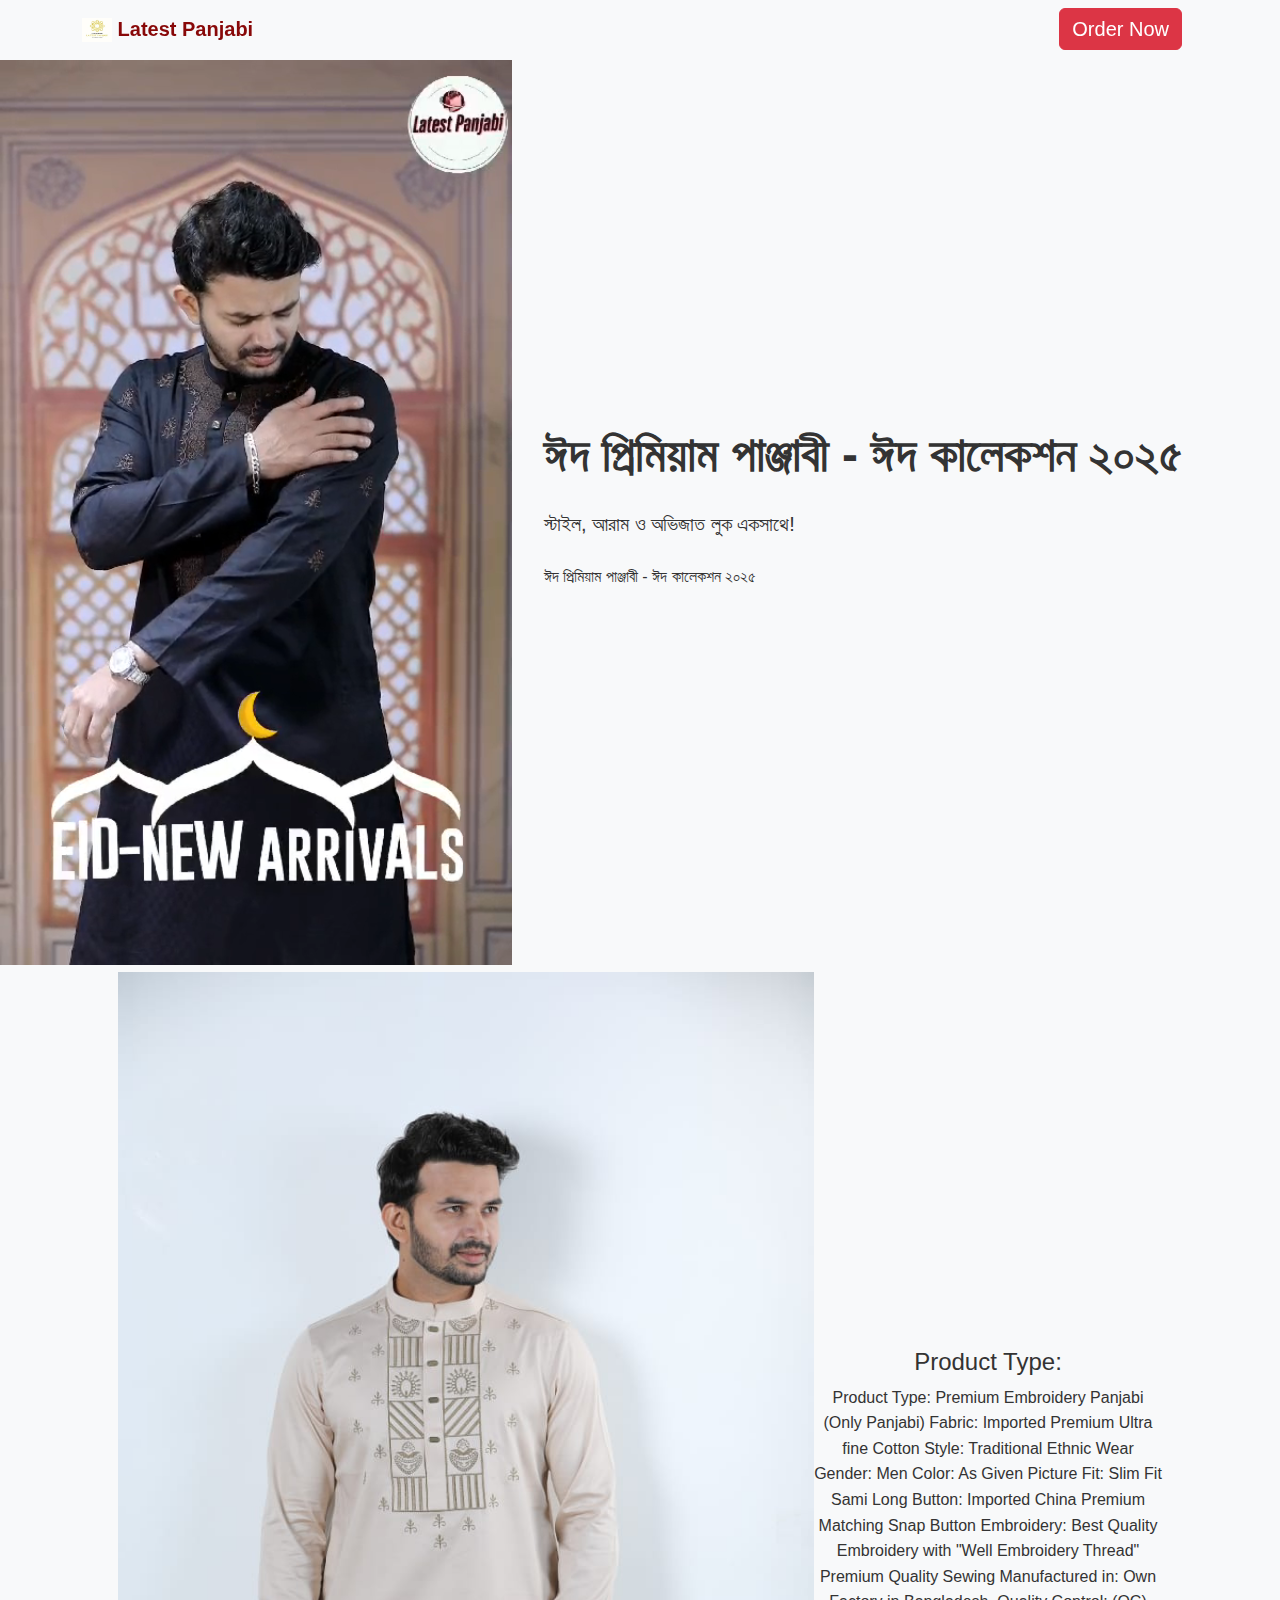
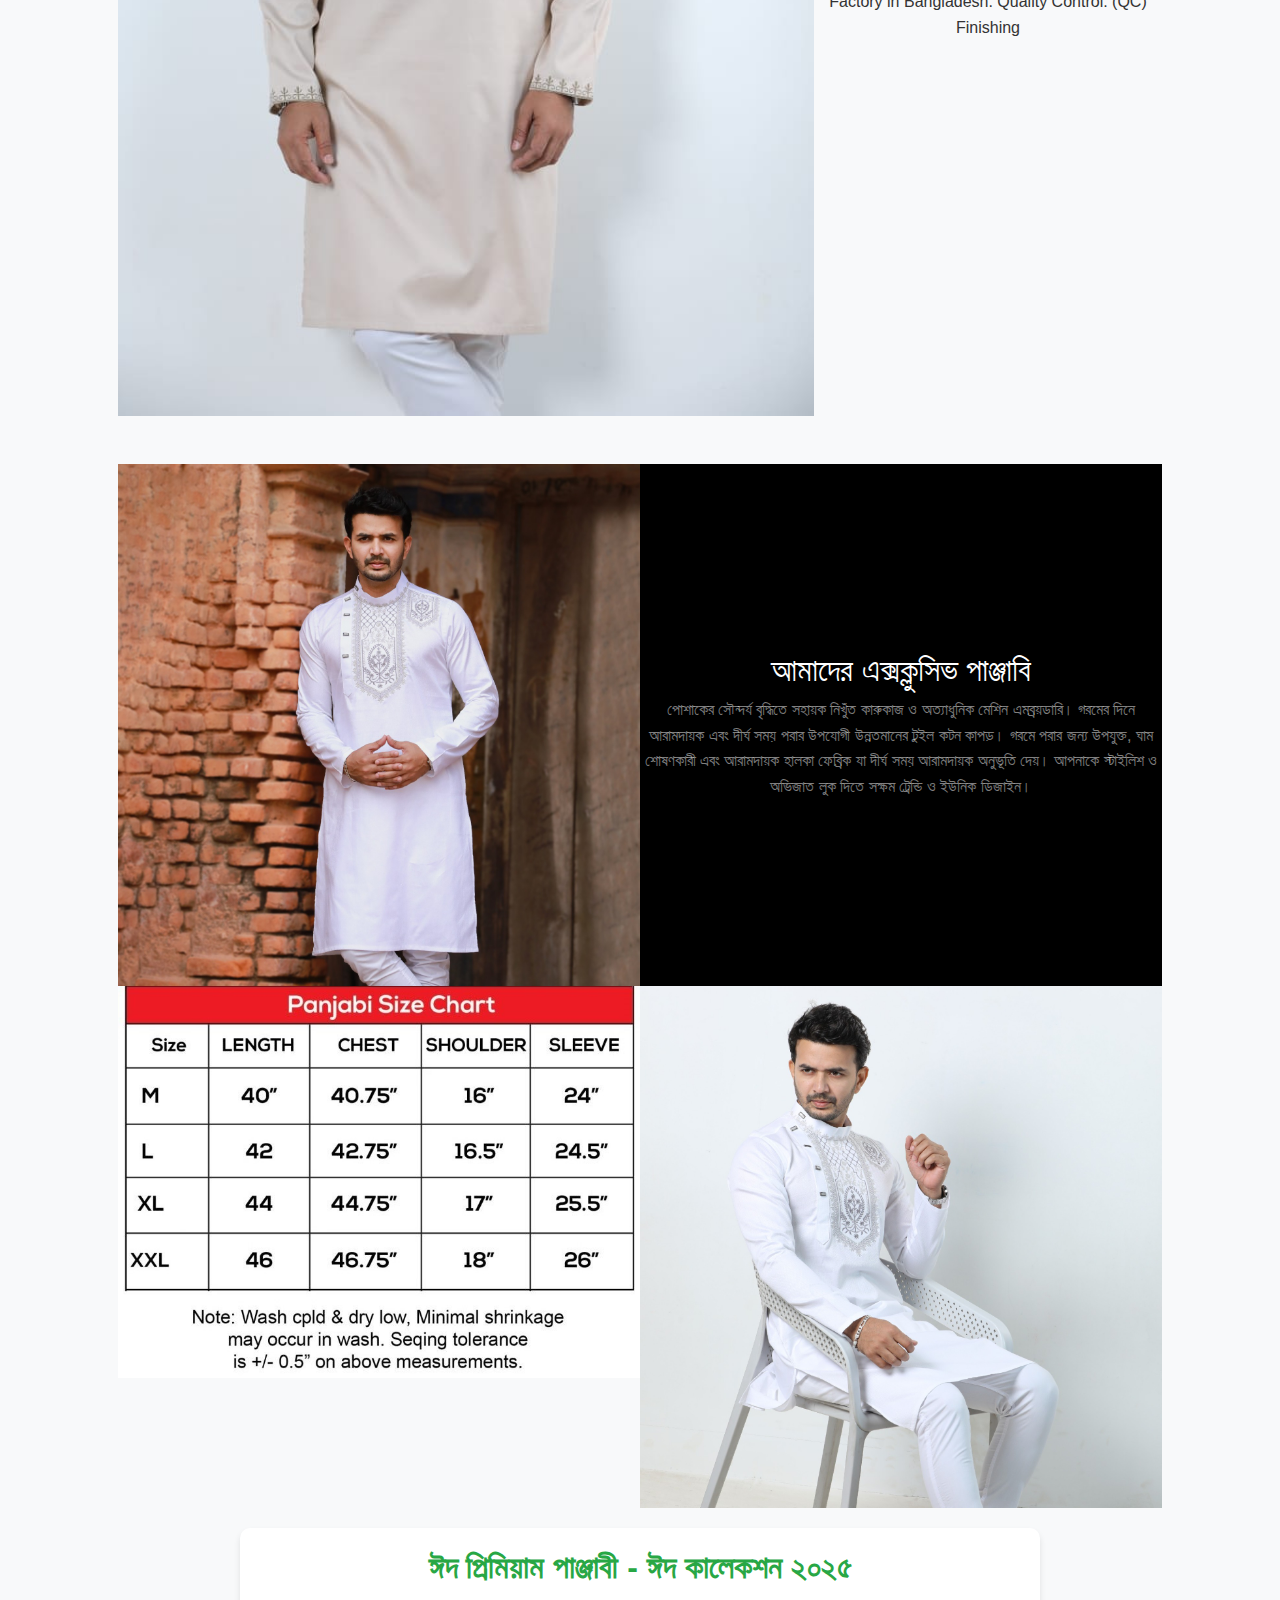
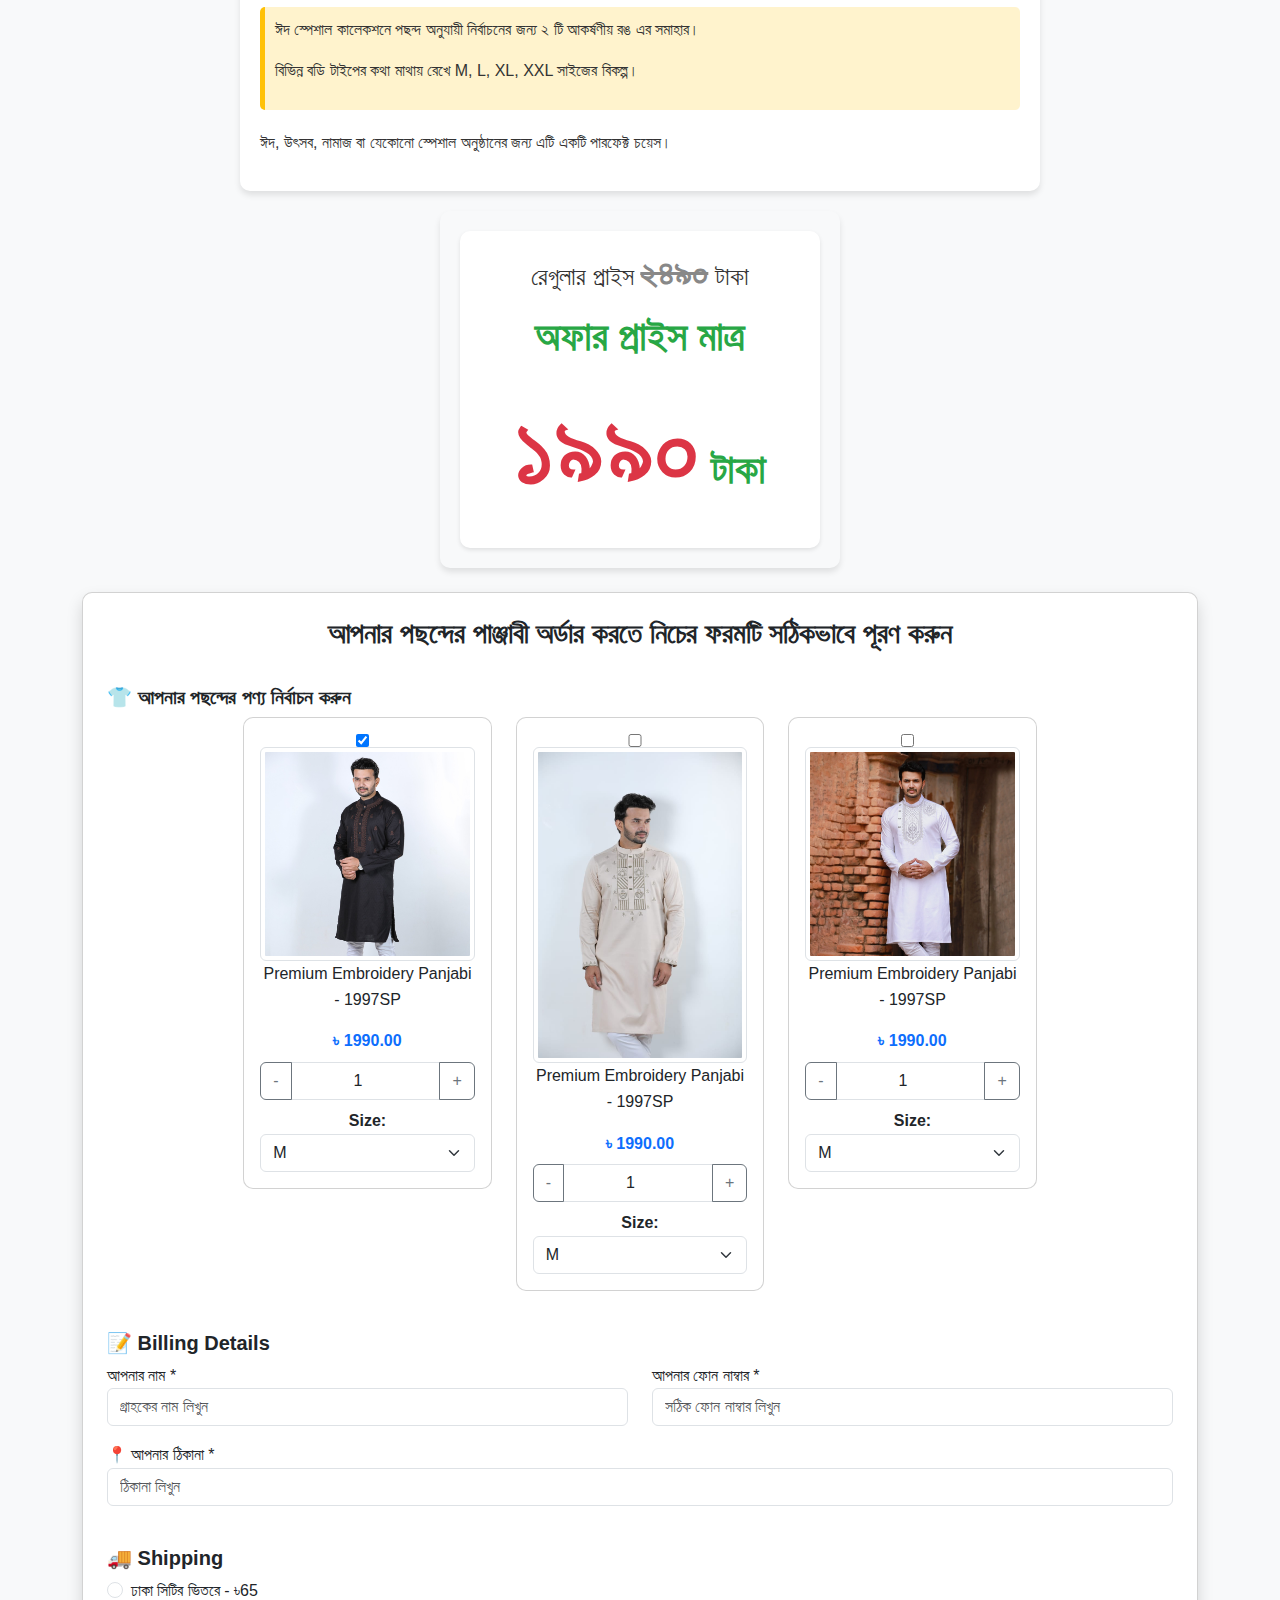
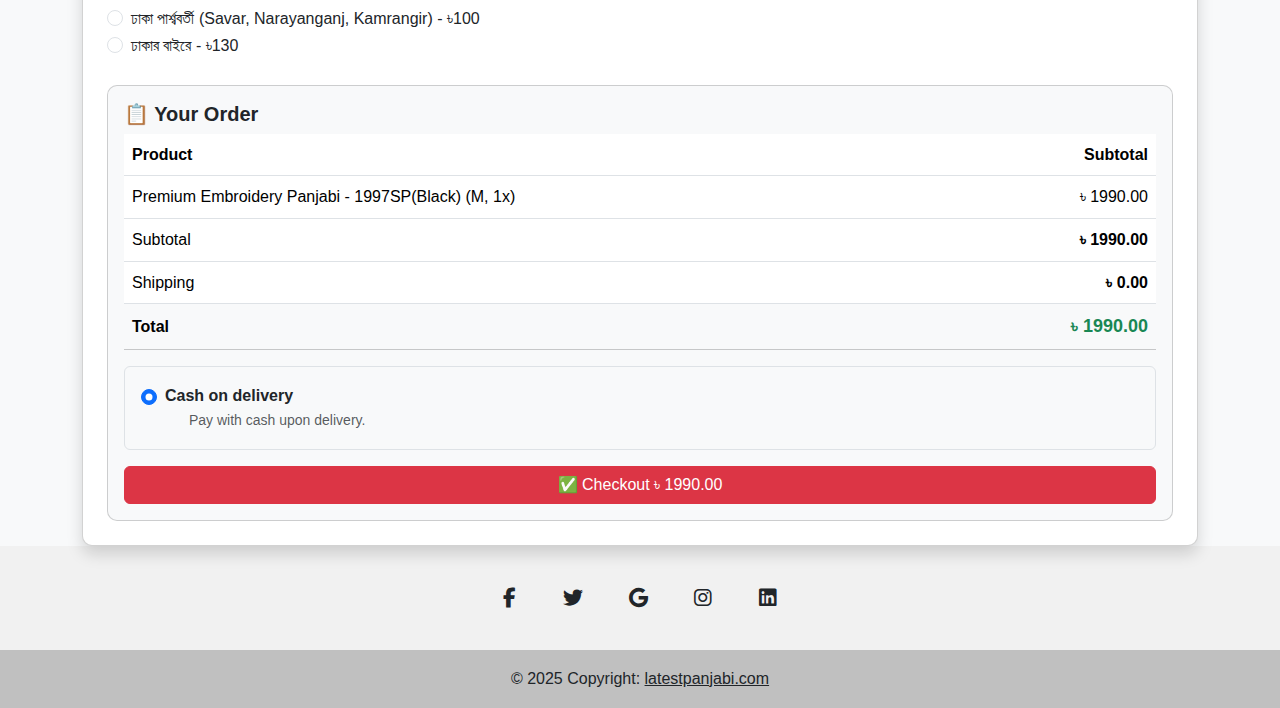
==== index.html @ 3ef85ddc "Update index.html" ====
<!DOCTYPE html>
<html lang="en">
<head>

    <link rel="stylesheet" href="styles.css">
<!-- Meta Pixel Code -->
    <link rel="icon" type="image/png" sizes="32x32" href="https://latestpanjabi.com/logo.jpg">
    <link rel="icon" type="image/png" sizes="32x32" href="https://latestpanjabi.com/logo.jpg">
    <meta name="viewport" content="width=device-width, initial-scale=1.0">
<meta name='og:title' content='Latest Panjabi'>
<meta name='og:type' content='movie'>
<meta name='og:url' content='http://latestpanjabi.com/your-video.mp4'>
<meta name='og:image' content='http://latestpanjabi.com/product4.jpg'>
<meta name='og:site_name' content='Latest Panjabi'>
<meta name='og:description' content='ঈদ প্রিমিয়াম পাঞ্জাবী - ঈদ কালেকশন ২০২৫'>
<script>
!function(f,b,e,v,n,t,s)
{if(f.fbq)return;n=f.fbq=function(){n.callMethod?
n.callMethod.apply(n,arguments):n.queue.push(arguments)};
if(!f._fbq)f._fbq=n;n.push=n;n.loaded=!0;n.version='2.0';
n.queue=[];t=b.createElement(e);t.async=!0;
t.src=v;s=b.getElementsByTagName(e)[0];
s.parentNode.insertBefore(t,s)}(window, document,'script',
'https://connect.facebook.net/en_US/fbevents.js');
fbq('init', '557084643369166');
fbq('track', 'PageView');
</script>
<noscript><img height="1" width="1" style="display:none"
src="https://www.facebook.com/tr?id=557084643369166&ev=PageView&noscript=1"
/></noscript>
<!-- End Meta Pixel Code -->


    <title>Latest Panjabi</title>
    <link href="https://cdn.jsdelivr.net/npm/bootstrap@5.1.3/dist/css/bootstrap.min.css" rel="stylesheet">
    <link rel="stylesheet" href="styles.css">
    <link rel="stylesheet" href="https://cdn.jsdelivr.net/npm/bootstrap-icons@1.11.3/font/bootstrap-icons.min.css">
    <link rel="stylesheet" href="https://cdnjs.cloudflare.com/ajax/libs/font-awesome/6.7.2/css/all.min.css">
    <style>

    </style>
</head>
<body>




    <header class="container-fluid px-0 ">

      <nav class="nav_color navbar navbar-expand-lg navbar-dark fixed-top ">
        <div class="container ">
            <a class="navbar-brand fw-bold"  style="color:#880808        ;" href="#section2"><img src="logo.jpg" alt="" width="30" height="24" class="d-inline-block align-text-top">  Latest Panjabi</a>
            <a type="link" class="btn btn-danger navbar-brand " href="#section2">Order Now</a>


        </div>
    </nav>
        <div class="row g-0 " style="margin-top: 60px;">
            <!-- Video Column -->
            <div class="col-12 col-md-6 video-container">
                <video autoplay muted loop playsinline class="w-100 h-100">
                    <source src="your-video.mp4" type="video/mp4">
                    Your browser does not support HTML5 video.
                </video>
            </div>

            <!-- Text Content Column -->
            <div class="col-12 col-md-6 content-wrapper bg-light">
                <h1 class="display-5 fw-bold mb-4">ঈদ প্রিমিয়াম পাঞ্জাবী - ঈদ কালেকশন ২০২৫</h1>
                <p class="lead mb-4">স্টাইল, আরাম ও অভিজাত লুক একসাথে!</p>
                <p>ঈদ প্রিমিয়াম পাঞ্জাবী - ঈদ কালেকশন ২০২৫</p>

            </div>
        </div>
    </header>
    <section class="projects-section bg-light" id="projects">
        <div class="container px-4 px-lg-5">
            <!-- Featured Project Row-->
            <div class="row gx-0 mb-4 mb-lg-5 align-items-center">
                <div class="col-xl-8 col-lg-7"><img class="img-fluid mb-3 mb-lg-0" src="IMG-20250312-WA0074.jpg" alt="..." /></div>
                <div class="col-xl-4 col-lg-5">
                    <div class="featured-text text-center text-lg-left">
                        <h4>Product Type:</h4>
                        <p class="text-black-10 mb-0"> Product Type: Premium Embroidery Panjabi (Only Panjabi)
         Fabric: Imported Premium Ultra fine Cotton
         Style:  Traditional Ethnic Wear
         Gender: Men 
         Color: As Given Picture
         Fit: Slim Fit Sami Long
         Button: Imported China Premium Matching Snap Button
         Embroidery: Best Quality Embroidery with "Well Embroidery Thread"
         Premium Quality Sewing
         Manufactured in:  Own Factory in Bangladesh.
         Quality Control: (QC) Finishing
                   </p>
                    </div>
                </div>
            </div>
            <!-- Project One Row-->
            <div class="row gx-0 mb-5 mb-lg-0 justify-content-center">
                <div class="col-lg-6"><img class="img-fluid" src="product4.jpg" alt="..." /></div>
                <div class="col-lg-6">
                    <div class="bg-black text-center h-100 project">
                        <div class="d-flex h-100">
                            <div class="project-text w-100 my-auto text-center text-lg-left">
                                <h2 class="text-white">আমাদের এক্সক্লুসিভ পাঞ্জাবি</h2>
                                <p class="mb-0 text-white-50">পোশাকের সৌন্দর্য বৃদ্ধিতে সহায়ক নিখুঁত কারুকাজ ও অত্যাধুনিক মেশিন এমব্রয়ডারি।

                                    গরমের দিনে আরামদায়ক এবং দীর্ঘ সময় পরার উপযোগী উন্নতমানের টুইল কটন কাপড়।

                                    গরমে পরার জন্য উপযুক্ত, ঘাম শোষণকারী এবং আরামদায়ক হালকা ফেব্রিক যা দীর্ঘ সময় আরামদায়ক অনুভূতি দেয়।

                                    আপনাকে স্টাইলিশ ও অভিজাত লুক দিতে সক্ষম ট্রেন্ডি ও ইউনিক ডিজাইন।</p>
                            </div>
                        </div>
                    </div>
                </div>
            </div>
            <!-- Project Two Row-->
            <div class="row gx-0 justify-content-center">
                <div class="col-lg-6 "><img class="img-fluid" src="size.jpg" alt="..." /></div>
                <div class="col-lg-6"><img class="img-fluid" src="product1.jpg" alt="..." /></div>

            </div>
        </div>
    </section>


<section>
    <div class="product-container">
        <h1 class="product-heading">ঈদ প্রিমিয়াম পাঞ্জাবী - ঈদ কালেকশন ২০২৫</h1>
            <div class="highlight">
                <p>ঈদ স্পেশাল কালেকশনে পছন্দ অনুযায়ী নির্বাচনের জন্য ২ টি আকর্ষণীয় রঙ এর সমাহার।</p>
                <p>বিভিন্ন বডি টাইপের কথা মাথায় রেখে M, L, XL, XXL সাইজের বিকল্প।</p>
            </div>
            <p>ঈদ, উৎসব, নামাজ বা যেকোনো স্পেশাল অনুষ্ঠানের জন্য এটি একটি পারফেক্ট চয়েস।</p>
        </div>
    </div>
</section>

<section class="section">
    <div class="price-container">
        <h4 >রেগুলার প্রাইস <span class="regular-price">২৪৯০</span> টাকা</h4>
        <div class="offer-price">অফার প্রাইস মাত্র <span>১৯৯০</span> টাকা</div>
    </div>




</section>

    <footer >
        <div class="container mt-4">

            <div class="card p-4 shadow">
                <h3 class="text-center text-Red fw-bold">আপনার পছন্দের পাঞ্জাবী অর্ডার করতে নিচের ফরমটি সঠিকভাবে পূরণ করুন
                </h3><br>

                <!-- Product Selection -->

                <div class="mb-4">
                    <h5 class="fw-bold">👕 আপনার পছন্দের পণ্য নির্বাচন করুন</h5>
                    <div class="row d-flex justify-content-center bd-highlight mb-3">







 <div class="col-md-3">
                            <label class="card p-3 product-card" >
                                <input type="checkbox"  value="1990" data-name="Premium Embroidery Panjabi - 1997SP(Black) ">
                                <img src="product3.jpg" class="img-thumbnail rounded" alt="Product 1">
                                <p>Premium Embroidery Panjabi - 1997SP</p>
                                <span class="fw-bold text-primary">৳ 1990.00</span>

                                <!-- Quantity Input -->
                                <div class="input-group mt-2">
                                    <button id="decrementButton" class="btn btn-outline-secondary" type="button" onclick="decrementQuantity(this)">-</button>
                                    <input type="number"  class="form-control text-center" name="quantity" value="1" min="1">
                                    <button id="incrementButton" class="btn btn-outline-secondary" type="button" onclick="incrementQuantity(this)">+</button>
                                </div>

                                <!-- Size Selection -->
                                <div class="mt-2">
                                    <label class="fw-bold">Size:</label>

                                    <select class="form-select product-size">
                                        <option value="M">M</option>
                                        <option value="L">L</option>
                                        <option value="XL">XL</option>
                                        <option value="XXL">XXL</option>
                                    </select>

                                </div>
                            </label>
                        </div>















                        <div class="col-md-3">
                            <label class="card p-3 product-card" >
                                <input type="checkbox"  value="1990" data-name="Premium Embroidery Panjabi - 1997SP(Black) ">
                                <img src="IMG-20250312-WA0074.jpg" class="img-thumbnail rounded" alt="Product 1">
                                <p>Premium Embroidery Panjabi - 1997SP</p>
                                <span class="fw-bold text-primary">৳ 1990.00</span>

                                <!-- Quantity Input -->
                                <div class="input-group mt-2">
                                    <button id="decrementButton" class="btn btn-outline-secondary" type="button" onclick="decrementQuantity(this)">-</button>
                                    <input type="number"  class="form-control text-center" name="quantity" value="1" min="1">
                                    <button id="incrementButton" class="btn btn-outline-secondary" type="button" onclick="incrementQuantity(this)">+</button>
                                </div>

                                <!-- Size Selection -->
                                <div class="mt-2">
                                    <label class="fw-bold">Size:</label>

                                    <select class="form-select product-size">
                                        <option value="M">M</option>
                                        <option value="L">L</option>
                                        <option value="XL">XL</option>
                                        
                                    </select>

                                </div>
                            </label>
                        </div>












                        <div class="col-md-3">
                            <label class="card p-3 product-card" >
                                <input type="checkbox"  value="1990" data-name="Premium Embroidery Panjabi - 1997SP(White) ">
                                <img src="product4.jpg" class="img-thumbnail rounded" alt="Product 1">
                                <p>Premium Embroidery Panjabi - 1997SP</p>
                                <span class="fw-bold text-primary">৳ 1990.00</span>

                                <!-- Quantity Input -->
                                <div class="input-group mt-2">
                                    <button id="decrementButton" class="btn btn-outline-secondary" type="button" onclick="decrementQuantity(this)">-</button>
                                    <input type="number"  class="form-control text-center" name="quantity" value="1" min="1">
                                    <button id="incrementButton" class="btn btn-outline-secondary" type="button" onclick="incrementQuantity(this)">+</button>
                                </div>

                                <!-- Size Selection -->
                                <div class="mt-2">
                                    <label class="fw-bold">Size:</label>

                                    <select class="form-select product-size">
                                        <option value="M">M</option>
                                        <option value="L">L</option>
                                        <option value="XL">XL</option>
                                        <option value="XXL">XXL</option>
                                    </select>

                                </div>
                            </label>
                        </div>

                    </div>
                </div>









                <!-- Billing Details -->
                <div class="mb-4"  id="section2">
                    <h5 class="fw-bold">📝 Billing Details</h5>
                    <div class="row">
                        <div class="col-md-6 mb-3">
                            <label>আপনার নাম *</label>
                            <input type="text" name="entry.1664500996" class="form-control" id="customerName" placeholder="গ্রাহকের নাম লিখুন" required>
                        </div>
                        <div class="col-md-6 mb-3">
                            <label>আপনার ফোন নাম্বার *</label>
                            <input type="text" class="form-control" id="phoneNumber" placeholder="সঠিক ফোন নাম্বার লিখুন" required>
                        </div>
                    </div>
                    <label>📍 আপনার ঠিকানা *</label>
                    <input type="text" class="form-control mb-3" id="address" placeholder="ঠিকানা লিখুন" required>




                </div>

                <!-- Shipping -->
                <div class="mb-4">
                    <h5 class="fw-bold">🚚 Shipping</h5>
                    <div class="form-check">
                        <input type="radio" class="form-check-input" name="shipping" value="65">
                        <label class="form-check-label">ঢাকা সিটির ভিতরে - ৳65</label>
                    </div>
                    <div class="form-check">
                        <input type="radio" class="form-check-input" name="shipping" value="100">
                        <label class="form-check-label">ঢাকা পার্শ্ববর্তী (Savar, Narayanganj, Kamrangir) - ৳100</label>
                    </div>
                    <div class="form-check">
                        <input type="radio" class="form-check-input" name="shipping" value="130">
                        <label class="form-check-label">ঢাকার বাইরে - ৳130</label>
                    </div>
                </div>

                <!-- Order Summary -->
                <div class="card p-3 bg-light">
                    <form action="https://docs.google.com/forms/d/e/1FAIpQLSceMUCseu5n38o3pTX1NJ7G1-FdVQ8E4ZPAjveBCrppgydPnw/formResponse"
                    target="_self"
                    id="bootstrapForm"
                    method="POST"> 
                    <h5 class="fw-bold">📋 Your Order</h5>
                    <table class="table">
                        <thead>
                            <tr>
                                <th>Product</th>
                                <th class="text-end">Subtotal</th>
                            </tr>
                        </thead>
                        <tbody id="orderSummaryBody">
                            <!-- Dynamically populated -->
                        </tbody>
                        <tfoot>
                            <tr>
                                <td>Subtotal</td>
                                <td class="text-end fw-bold">৳ <span id="subtotal">0.00</span></td>
                            </tr>
                            <tr>
                                <td>Shipping</td>
                                <td class="text-end fw-bold">৳ <span id="shippingCost">0.00</span></td>
                            </tr>
                            <tr class="table-light">
                                <td><strong>Total</strong></td>
                                <td class="text-end text-success fw-bold">৳ <span id="totalPrice">0.00</span></td>
                            </tr>
                        </tfoot>
                    </table>

                    <div class="payment-method mt-3 p-3 bg-light border rounded">
                        <div class="form-check">
                            <input type="radio" id="cod" name="entry.1396526173" class="form-check-input" checked>
                            <label for="cod" class="form-check-label fw-bold text-dark">Cash on delivery</label>
                            <p class="text-muted small ms-4">Pay with cash upon delivery.</p>
                        </div>
                    </div>


                    <button type="button" id="placeOrder" class="btn btn-danger w-100 mt-3">
                        ✅ Checkout ৳ <span id="finalPrice">0.00</span>
                    </button>

                    </form>
                </div>
            </div>

        </div>

        <!-- Add this modal at the bottom of your HTML (before scripts) -->
        <div class="modal fade" id="errorModal" tabindex="-1">
            <div class="modal-dialog">
              <div class="modal-content">
                <div class="modal-header bg-danger text-white">
                  <h5 class="modal-title">🚨 Order Error</h5>
                  <button type="button" class="btn-close" data-bs-dismiss="modal"></button>
                </div>
                <div class="modal-body">
                  <p id="errorMessage" class="fw-bold"></p>
                </div>
                <div class="modal-footer">
                  <button type="button" class="btn btn-secondary" data-bs-dismiss="modal">Close</button>
                </div>
              </div>
            </div>
          </div>
    </footer>

        <div id="myNewPopup" class="popup">
            <div class="popup-content">
                <span class="close">&times;</span> <!-- Close button -->
                <h4>New Popup Title</h4>

            </div>
        </div>


<!-- Contact-->
<footer class="text-center text-white" style="background-color: #f1f1f1;">
    <!-- Grid container -->
    <div class="container pt-4">
      <!-- Section: Social media -->
      <section class="mb-4">
        <!-- Facebook -->
        <a
          class="btn btn-link btn-floating btn-lg text-dark m-1"
          href="#!"
          role="button"
          data-mdb-ripple-color="dark"
          ><i class="fab fa-facebook-f"></i
        ></a>

        <!-- Twitter -->
        <a
          class="btn btn-link btn-floating btn-lg text-dark m-1"
          href="#!"
          role="button"
          data-mdb-ripple-color="dark"
          ><i class="fab fa-twitter"></i
        ></a>

        <!-- Google -->
        <a
          class="btn btn-link btn-floating btn-lg text-dark m-1"
          href="#!"
          role="button"
          data-mdb-ripple-color="dark"
          ><i class="fab fa-google"></i
        ></a>

        <!-- Instagram -->
        <a
          class="btn btn-link btn-floating btn-lg text-dark m-1"
          href="#!"
          role="button"
          data-mdb-ripple-color="dark"
          ><i class="fab fa-instagram"></i
        ></a>

        <!-- Linkedin -->
        <a
          class="btn btn-link btn-floating btn-lg text-dark m-1"
          href="#!"
          role="button"
          data-mdb-ripple-color="dark"
          ><i class="fab fa-linkedin"></i
        ></a>
        <!-- Github -->

      </section>
      <!-- Section: Social media -->
    </div>
    <!-- Grid container -->

    <!-- Copyright -->
    <div class="text-center text-dark p-3" style="background-color: rgba(0, 0, 0, 0.2);">
      © 2025 Copyright:
      <a class="text-dark" href="https://latestpanjabi.com/">latestpanjabi.com</a>
    </div>
    <!-- Copyright -->
  </footer>









<script src="1.js"></script>
    <script src="https://cdn.jsdelivr.net/npm/bootstrap@5.1.3/dist/js/bootstrap.bundle.min.js"></script>
</body>
</html>
---- styles.css ----
html {
    scroll-behavior: smooth;
  }
.video-container {
    position: relative;
    overflow: hidden;
    min-height: 400px; /* Adjust height as needed */
}

.video-container video {
    width: 100%;
    height: 100%;
    object-fit: cover;
}

.content-wrapper {
    padding: 2rem;
    display: flex;
    flex-direction: column;
    justify-content: center;
}

@media (min-width: 768px) {
    .video-container {
        width: 40%; /* Video takes 50% width on PC */
        height: 50%;
    }

    .content-wrapper {
        width: 60%; /* Text takes 50% width on PC */
    }
}

@media (max-width: 767.98px) {
    .video-container {
        width: 100%; /* Full width on mobile */
        height: 700px; /* Fixed height for mobile */
    }
}
.nav_color
{
  backdrop-filter: blur(4px);
}

/* Apply Poppins Font */
body {
    font-family: 'Poppins', sans-serif;
    background-color: #f8f9fa;
}

.card {
    border-radius: 10px;
}

h3, h5 {
    font-weight: 600;
}

.product-card {
    cursor: pointer;
    text-align: center;
    transition: 0.3s;
}

.product-card:hover {
    background-color: #f1f1f1;
}

.product-card img {
    width: 100%;
    height: auto;
    border-radius: 8px;
}

.btn-outline-secondary input {
    display: none;
}

.btn-outline-secondary:has(input:checked) {
    background-color: #dc3545;
    color: white;
}

/* Cash on Delivery Section */
.payment-method {
    background-color: #f8f9fa;
    border: 1px solid #e0e0e0;
    border-radius: 8px;
}

.payment-method .form-check-input {
    margin-top: 6px;
}

.payment-method .form-check-label {
    font-size: 16px;
}

.payment-method p {
    font-size: 14px;
    margin: 0;
    color: #6c757d;
}
/* Regular price with discount styling */
.text-decoration-line-through {
    font-size: 14px;
    color: #999;
}

.text-danger {
    font-size: 16px;
}

.text-success {
    font-size: 18px;
}
/* Discount Pricing Styling */
.text-decoration-line-through {
    font-size: 14px;
    color: #999;
}

.text-danger {
    font-size: 16px;
}

.text-success {
    font-size: 18px;
    font-weight: bold;
}
/* Regular price with discount styling */
.text-decoration-line-through {
    font-size: 14px;
    color: #999;
}

.text-danger {
    font-size: 18px;
    font-weight: bold;
}

.text-success {
    font-size: 18px;
    font-weight: bold;
}

/* Badge styling for 25% OFF */
.badge.bg-success {
    font-size: 14px;
    padding: 5px 8px;
    border-radius: 5px;
}
.product-card {
    cursor: pointer;
}
.product-card input[type="checkbox"] {
    margin-right: 10px;
}




.tg  {border-collapse:collapse;border-spacing:0;}
.tg td{border-color:black;border-style:solid;border-width:1px;font-family:Arial, sans-serif;font-size:14px;
  overflow:hidden;padding:10px 5px;word-break:normal;}
.tg th{border-color:black;border-style:solid;border-width:1px;font-family:Arial, sans-serif;font-size:14px;
  font-weight:normal;overflow:hidden;padding:10px 5px;word-break:normal;}
.tg .tg-0lax{text-align:left;vertical-align:top}





.section {
    font-family: 'Arial', sans-serif;
    background-color: #f8f9fa;
    padding: 20px;
    border-radius: 10px;
    box-shadow: 0 4px 6px rgba(0, 0, 0, 0.1);
    max-width: 400px;
    margin: 20px auto;
    text-align: center;
}

/* Styling for the price container */
.price-container {
    background-color: #ffffff;
    padding: 20px;
    border-radius: 10px;
    box-shadow: 0 2px 4px rgba(0, 0, 0, 0.1);
}

/* Styling for the regular price */
.regular-price {
    text-decoration: line-through;
    color: #888;
    font-size: 1.5em;
    font-weight: bold;
}

/* Styling for the offer price */
.offer-price {
    color: #28a745;
    font-size: 2.5em;
    font-weight: bold;
    margin-top: 10px;
}

.offer-price span {
    color: #dc3545;
    font-size: 2.5em;
    font-weight: bold;
}

/* Hover effect for the offer price */
.offer-price:hover {
    transform: scale(1.05);
    transition: transform 0.3s ease;
}

/* Responsive design */
@media (max-width: 480px) {
    section {
        padding: 10px;
    }
    .price-container {
        padding: 15px;
    }
    .regular-price {
        font-size: 1em;
    }
    .offer-price {
        font-size: 1.2em;
    }
}


body {
    font-family: 'Arial', sans-serif;
    background-color: #f8f9fa;
    color: #333;
    line-height: 1.6;
    margin: 0;
    padding: 0;
}

/* Container for the content */
.product-container {
    max-width: 800px;
    margin: 20px auto;
    padding: 20px;
    background-color: #ffffff;
    border-radius: 10px;
    box-shadow: 0 4px 6px rgba(0, 0, 0, 0.1);
}

/* Heading */
.product-heading {
    font-size: 2em;
    font-weight: bold;
    color: #28a745;
    text-align: center;
    margin-bottom: 20px;
}

/* Description styling */
.product-description {
    font-size: 1.1em;
    text-align: justify;
}

.product-description p {
    margin-bottom: 15px;
}

.product-description strong {
    color: #dc3545;
}

/* Highlighted features */
.highlight {
    background-color: #fff3cd;
    padding: 10px;
    border-left: 5px solid #ffc107;
    margin: 20px 0;
    border-radius: 5px;
}

/* Responsive design */
@media (max-width: 768px) {
    .product-heading {
        font-size: 1.5em;
    }
    .product-description {
        font-size: 1em;
    }
}

.popup {
    display: none; /* Hidden by default */
    position: fixed;
    left: 0;
    top: 0;
    width: 100%;
    height: 100%;
    background-color: rgba(0, 0, 0, 0.5); /* Semi-transparent background */
    justify-content: center; /* Center horizontally */
    align-items: center; /* Center vertically */
    text-align: center; /* Center text inside the popup */
}

.popup-content {
    background-color: white;
    padding: 20px;
    border-radius: 5px;
    width: 300px; /* Fixed width for the popup */
    position: relative; /* For positioning the close button */
}

.close {
    position: absolute; /* Position the close button */
    top: 10px;
    right: 10px;
    cursor: pointer;
    font-size: 1.5rem;
}

.close:hover {
    color: #ff0000; /* Red color on hover */
}
.contact-section{
padding-top: 5rem;
}
.footer {
    padding: 5rem 0;
}
.contact-section .social {
    margin-top: 5rem;
}
---- styles.css ----
html {
    scroll-behavior: smooth;
  }
.video-container {
    position: relative;
    overflow: hidden;
    min-height: 400px; /* Adjust height as needed */
}

.video-container video {
    width: 100%;
    height: 100%;
    object-fit: cover;
}

.content-wrapper {
    padding: 2rem;
    display: flex;
    flex-direction: column;
    justify-content: center;
}

@media (min-width: 768px) {
    .video-container {
        width: 40%; /* Video takes 50% width on PC */
        height: 50%;
    }

    .content-wrapper {
        width: 60%; /* Text takes 50% width on PC */
    }
}

@media (max-width: 767.98px) {
    .video-container {
        width: 100%; /* Full width on mobile */
        height: 700px; /* Fixed height for mobile */
    }
}
.nav_color
{
  backdrop-filter: blur(4px);
}

/* Apply Poppins Font */
body {
    font-family: 'Poppins', sans-serif;
    background-color: #f8f9fa;
}

.card {
    border-radius: 10px;
}

h3, h5 {
    font-weight: 600;
}

.product-card {
    cursor: pointer;
    text-align: center;
    transition: 0.3s;
}

.product-card:hover {
    background-color: #f1f1f1;
}

.product-card img {
    width: 100%;
    height: auto;
    border-radius: 8px;
}

.btn-outline-secondary input {
    display: none;
}

.btn-outline-secondary:has(input:checked) {
    background-color: #dc3545;
    color: white;
}

/* Cash on Delivery Section */
.payment-method {
    background-color: #f8f9fa;
    border: 1px solid #e0e0e0;
    border-radius: 8px;
}

.payment-method .form-check-input {
    margin-top: 6px;
}

.payment-method .form-check-label {
    font-size: 16px;
}

.payment-method p {
    font-size: 14px;
    margin: 0;
    color: #6c757d;
}
/* Regular price with discount styling */
.text-decoration-line-through {
    font-size: 14px;
    color: #999;
}

.text-danger {
    font-size: 16px;
}

.text-success {
    font-size: 18px;
}
/* Discount Pricing Styling */
.text-decoration-line-through {
    font-size: 14px;
    color: #999;
}

.text-danger {
    font-size: 16px;
}

.text-success {
    font-size: 18px;
    font-weight: bold;
}
/* Regular price with discount styling */
.text-decoration-line-through {
    font-size: 14px;
    color: #999;
}

.text-danger {
    font-size: 18px;
    font-weight: bold;
}

.text-success {
    font-size: 18px;
    font-weight: bold;
}

/* Badge styling for 25% OFF */
.badge.bg-success {
    font-size: 14px;
    padding: 5px 8px;
    border-radius: 5px;
}
.product-card {
    cursor: pointer;
}
.product-card input[type="checkbox"] {
    margin-right: 10px;
}




.tg  {border-collapse:collapse;border-spacing:0;}
.tg td{border-color:black;border-style:solid;border-width:1px;font-family:Arial, sans-serif;font-size:14px;
  overflow:hidden;padding:10px 5px;word-break:normal;}
.tg th{border-color:black;border-style:solid;border-width:1px;font-family:Arial, sans-serif;font-size:14px;
  font-weight:normal;overflow:hidden;padding:10px 5px;word-break:normal;}
.tg .tg-0lax{text-align:left;vertical-align:top}





.section {
    font-family: 'Arial', sans-serif;
    background-color: #f8f9fa;
    padding: 20px;
    border-radius: 10px;
    box-shadow: 0 4px 6px rgba(0, 0, 0, 0.1);
    max-width: 400px;
    margin: 20px auto;
    text-align: center;
}

/* Styling for the price container */
.price-container {
    background-color: #ffffff;
    padding: 20px;
    border-radius: 10px;
    box-shadow: 0 2px 4px rgba(0, 0, 0, 0.1);
}

/* Styling for the regular price */
.regular-price {
    text-decoration: line-through;
    color: #888;
    font-size: 1.5em;
    font-weight: bold;
}

/* Styling for the offer price */
.offer-price {
    color: #28a745;
    font-size: 2.5em;
    font-weight: bold;
    margin-top: 10px;
}

.offer-price span {
    color: #dc3545;
    font-size: 2.5em;
    font-weight: bold;
}

/* Hover effect for the offer price */
.offer-price:hover {
    transform: scale(1.05);
    transition: transform 0.3s ease;
}

/* Responsive design */
@media (max-width: 480px) {
    section {
        padding: 10px;
    }
    .price-container {
        padding: 15px;
    }
    .regular-price {
        font-size: 1em;
    }
    .offer-price {
        font-size: 1.2em;
    }
}


body {
    font-family: 'Arial', sans-serif;
    background-color: #f8f9fa;
    color: #333;
    line-height: 1.6;
    margin: 0;
    padding: 0;
}

/* Container for the content */
.product-container {
    max-width: 800px;
    margin: 20px auto;
    padding: 20px;
    background-color: #ffffff;
    border-radius: 10px;
    box-shadow: 0 4px 6px rgba(0, 0, 0, 0.1);
}

/* Heading */
.product-heading {
    font-size: 2em;
    font-weight: bold;
    color: #28a745;
    text-align: center;
    margin-bottom: 20px;
}

/* Description styling */
.product-description {
    font-size: 1.1em;
    text-align: justify;
}

.product-description p {
    margin-bottom: 15px;
}

.product-description strong {
    color: #dc3545;
}

/* Highlighted features */
.highlight {
    background-color: #fff3cd;
    padding: 10px;
    border-left: 5px solid #ffc107;
    margin: 20px 0;
    border-radius: 5px;
}

/* Responsive design */
@media (max-width: 768px) {
    .product-heading {
        font-size: 1.5em;
    }
    .product-description {
        font-size: 1em;
    }
}

.popup {
    display: none; /* Hidden by default */
    position: fixed;
    left: 0;
    top: 0;
    width: 100%;
    height: 100%;
    background-color: rgba(0, 0, 0, 0.5); /* Semi-transparent background */
    justify-content: center; /* Center horizontally */
    align-items: center; /* Center vertically */
    text-align: center; /* Center text inside the popup */
}

.popup-content {
    background-color: white;
    padding: 20px;
    border-radius: 5px;
    width: 300px; /* Fixed width for the popup */
    position: relative; /* For positioning the close button */
}

.close {
    position: absolute; /* Position the close button */
    top: 10px;
    right: 10px;
    cursor: pointer;
    font-size: 1.5rem;
}

.close:hover {
    color: #ff0000; /* Red color on hover */
}
.contact-section{
padding-top: 5rem;
}
.footer {
    padding: 5rem 0;
}
.contact-section .social {
    margin-top: 5rem;
}
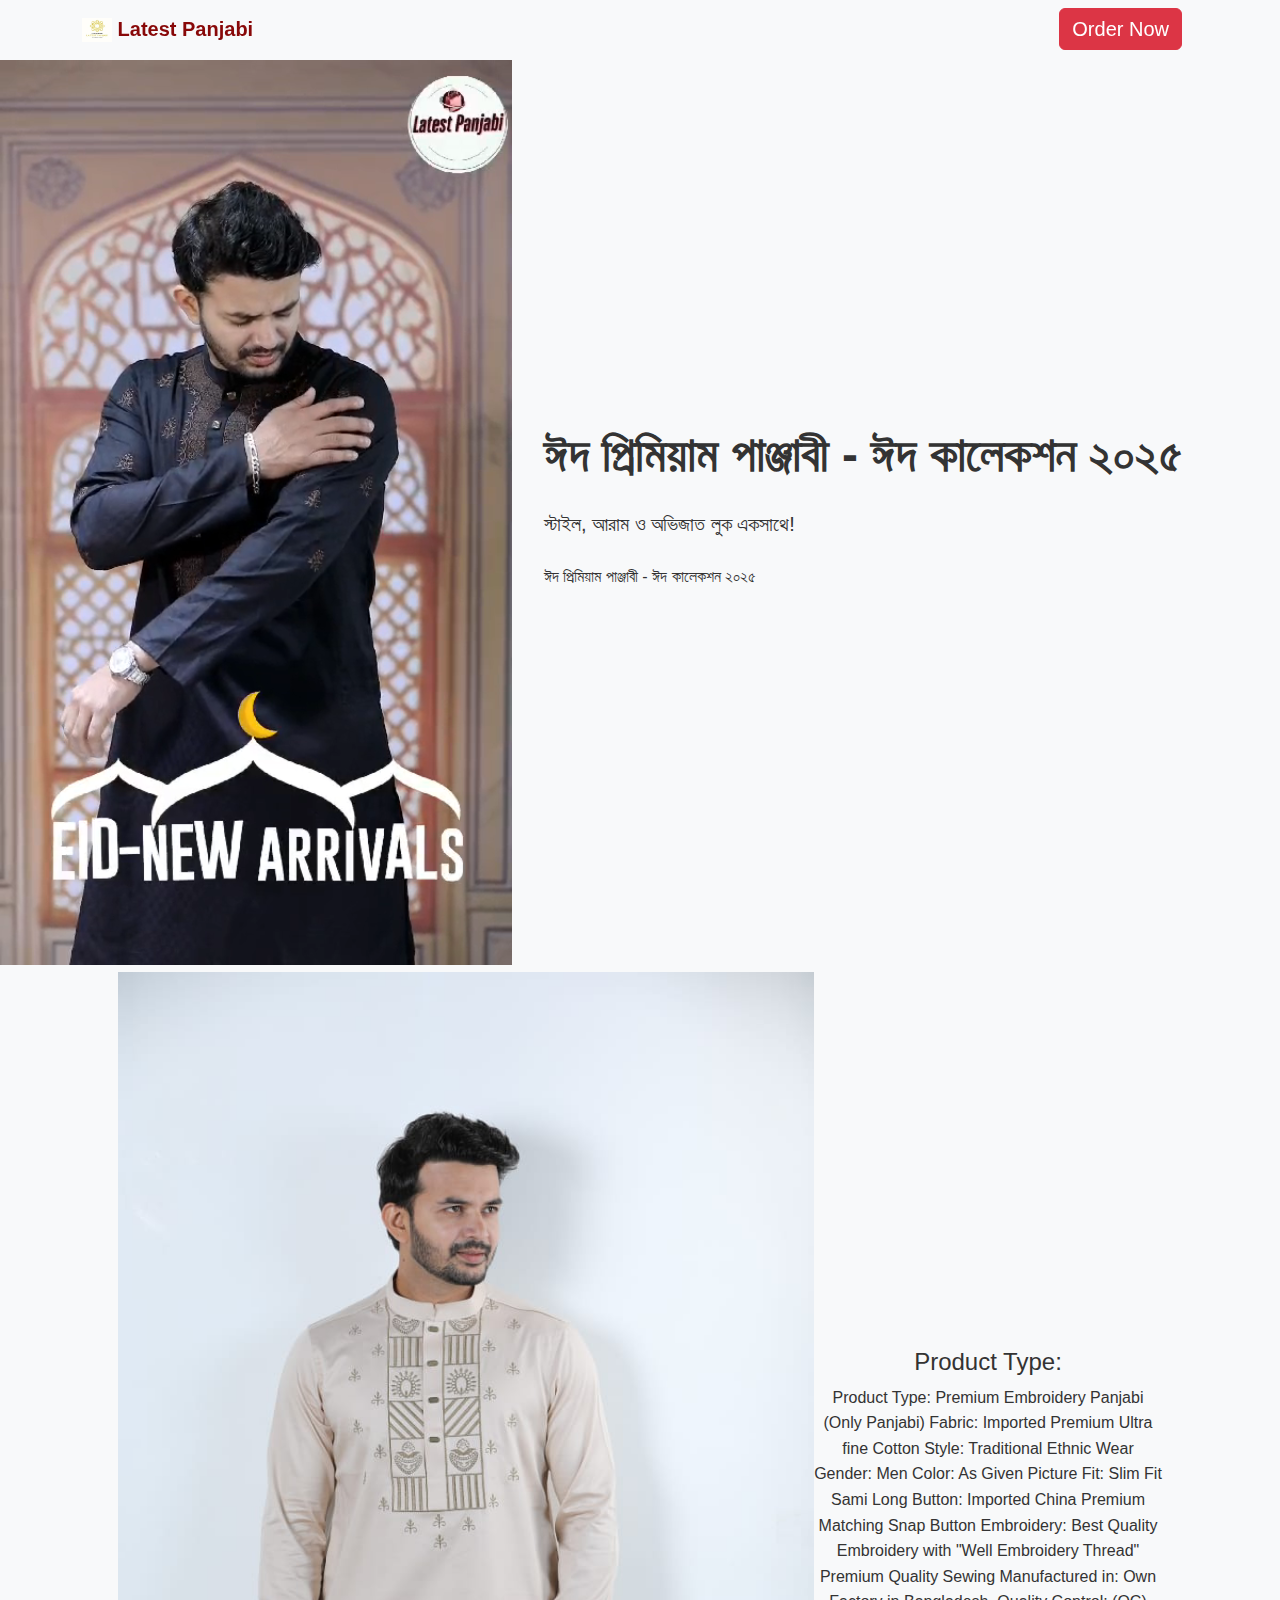
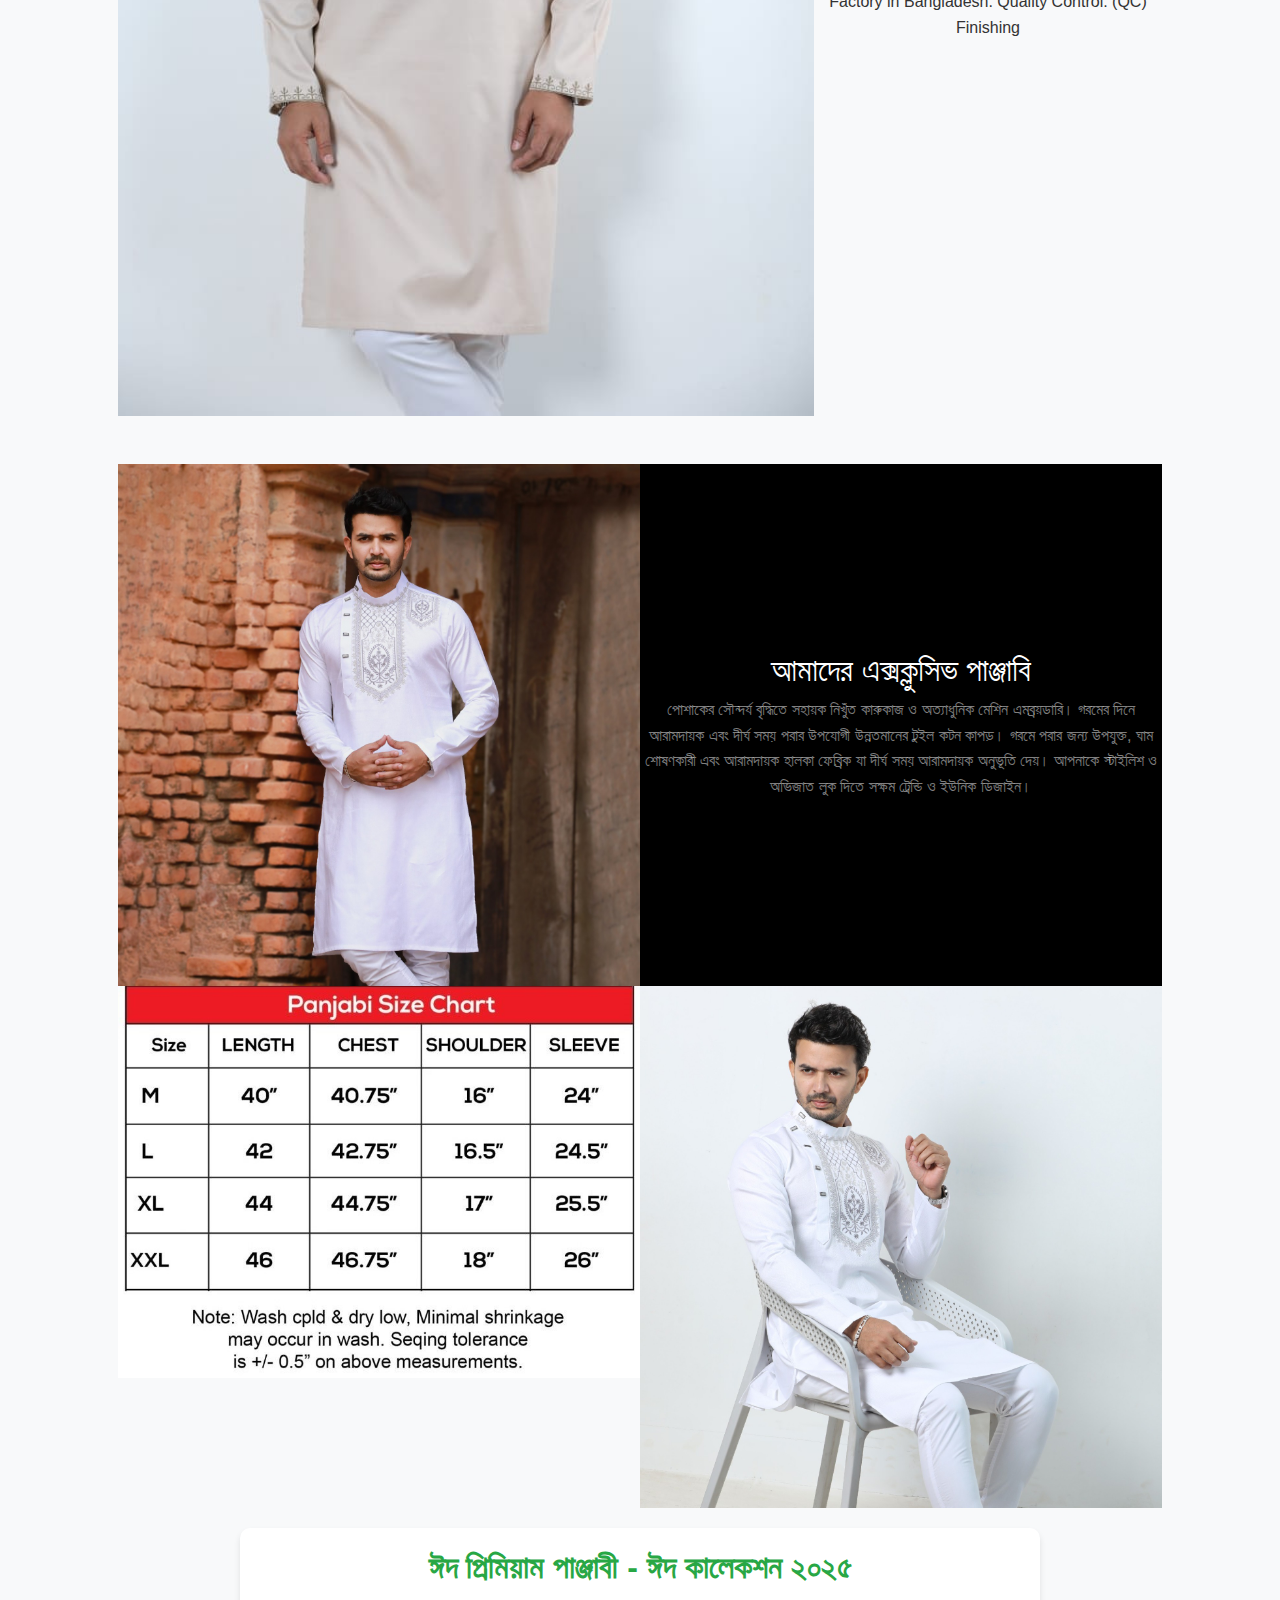
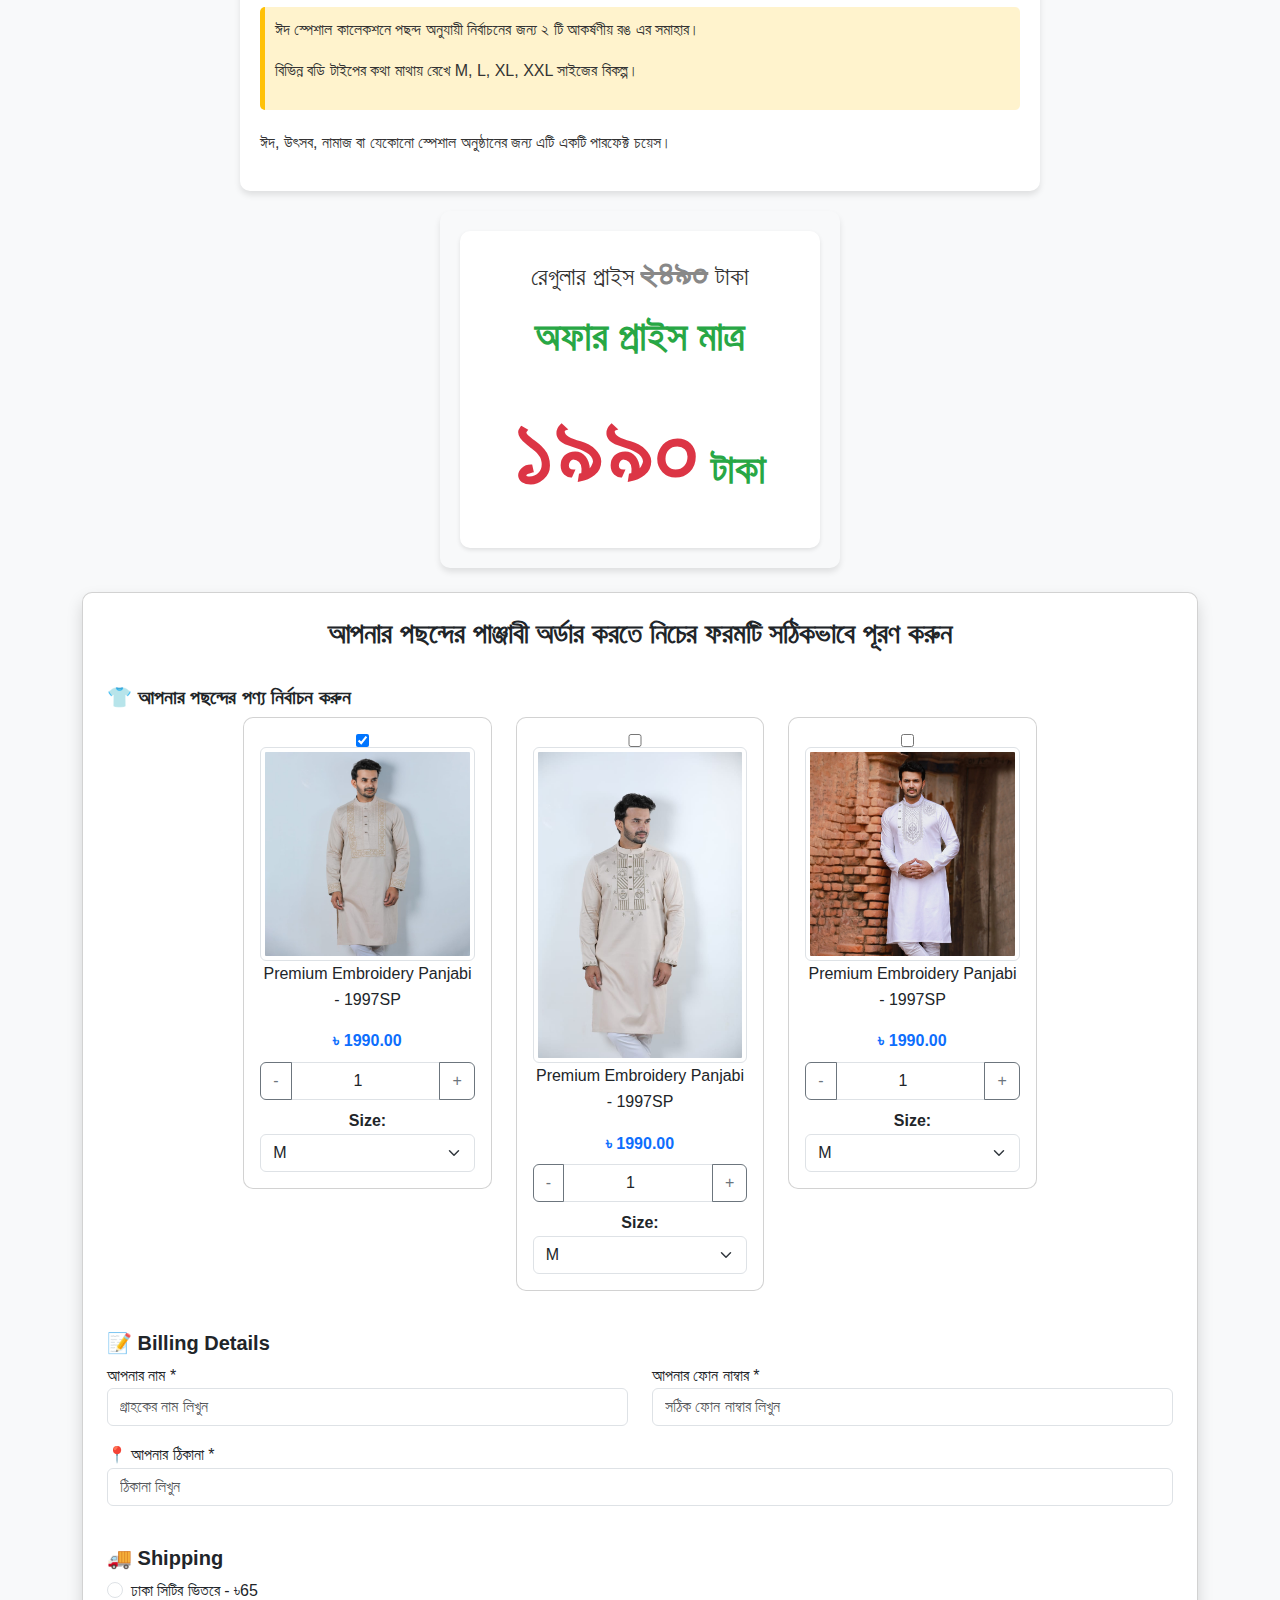
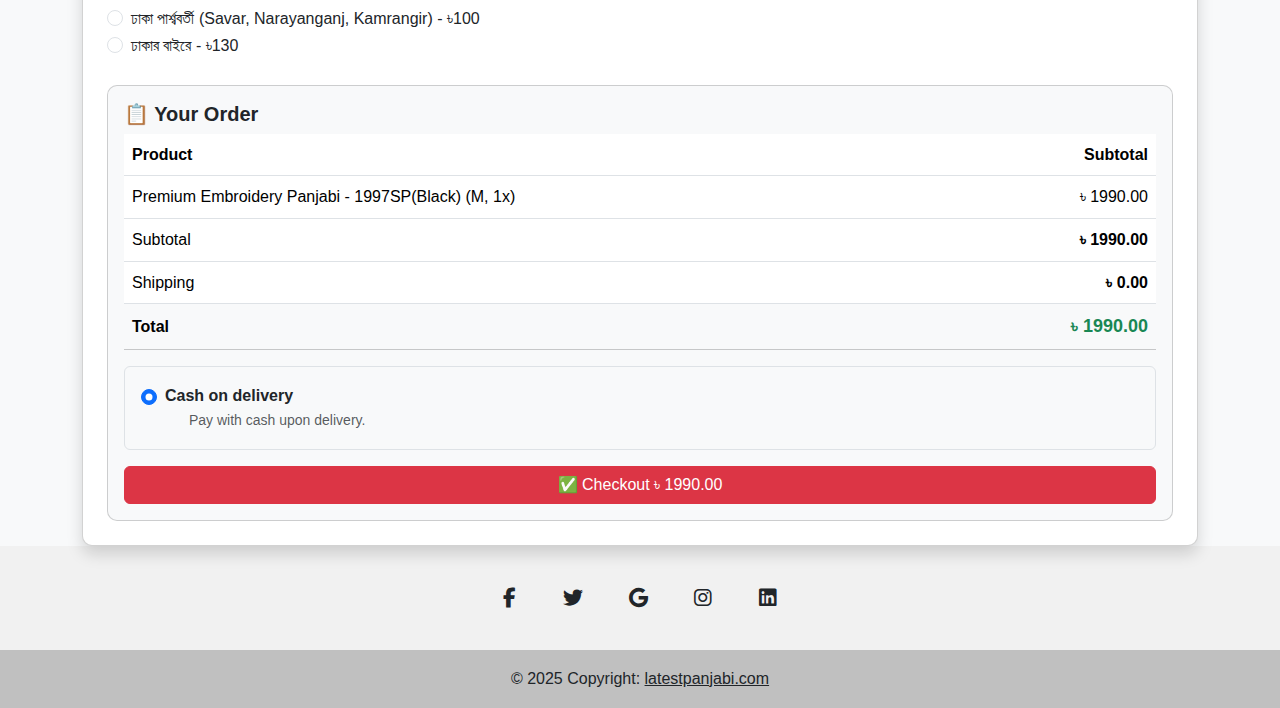
==== commit 922ec934: "Update index.html" ====
--- a/index.html
+++ b/index.html
@@ -171,7 +171,7 @@
  <div class="col-md-3">
                             <label class="card p-3 product-card" >
                                 <input type="checkbox"  value="1990" data-name="Premium Embroidery Panjabi - 1997SP(Black) ">
-                                <img src="product3.jpg" class="img-thumbnail rounded" alt="Product 1">
+                                <img src="IMG-20250312-WA0073.jpg" class="img-thumbnail rounded" alt="Product 1">
                                 <p>Premium Embroidery Panjabi - 1997SP</p>
                                 <span class="fw-bold text-primary">৳ 1990.00</span>
 
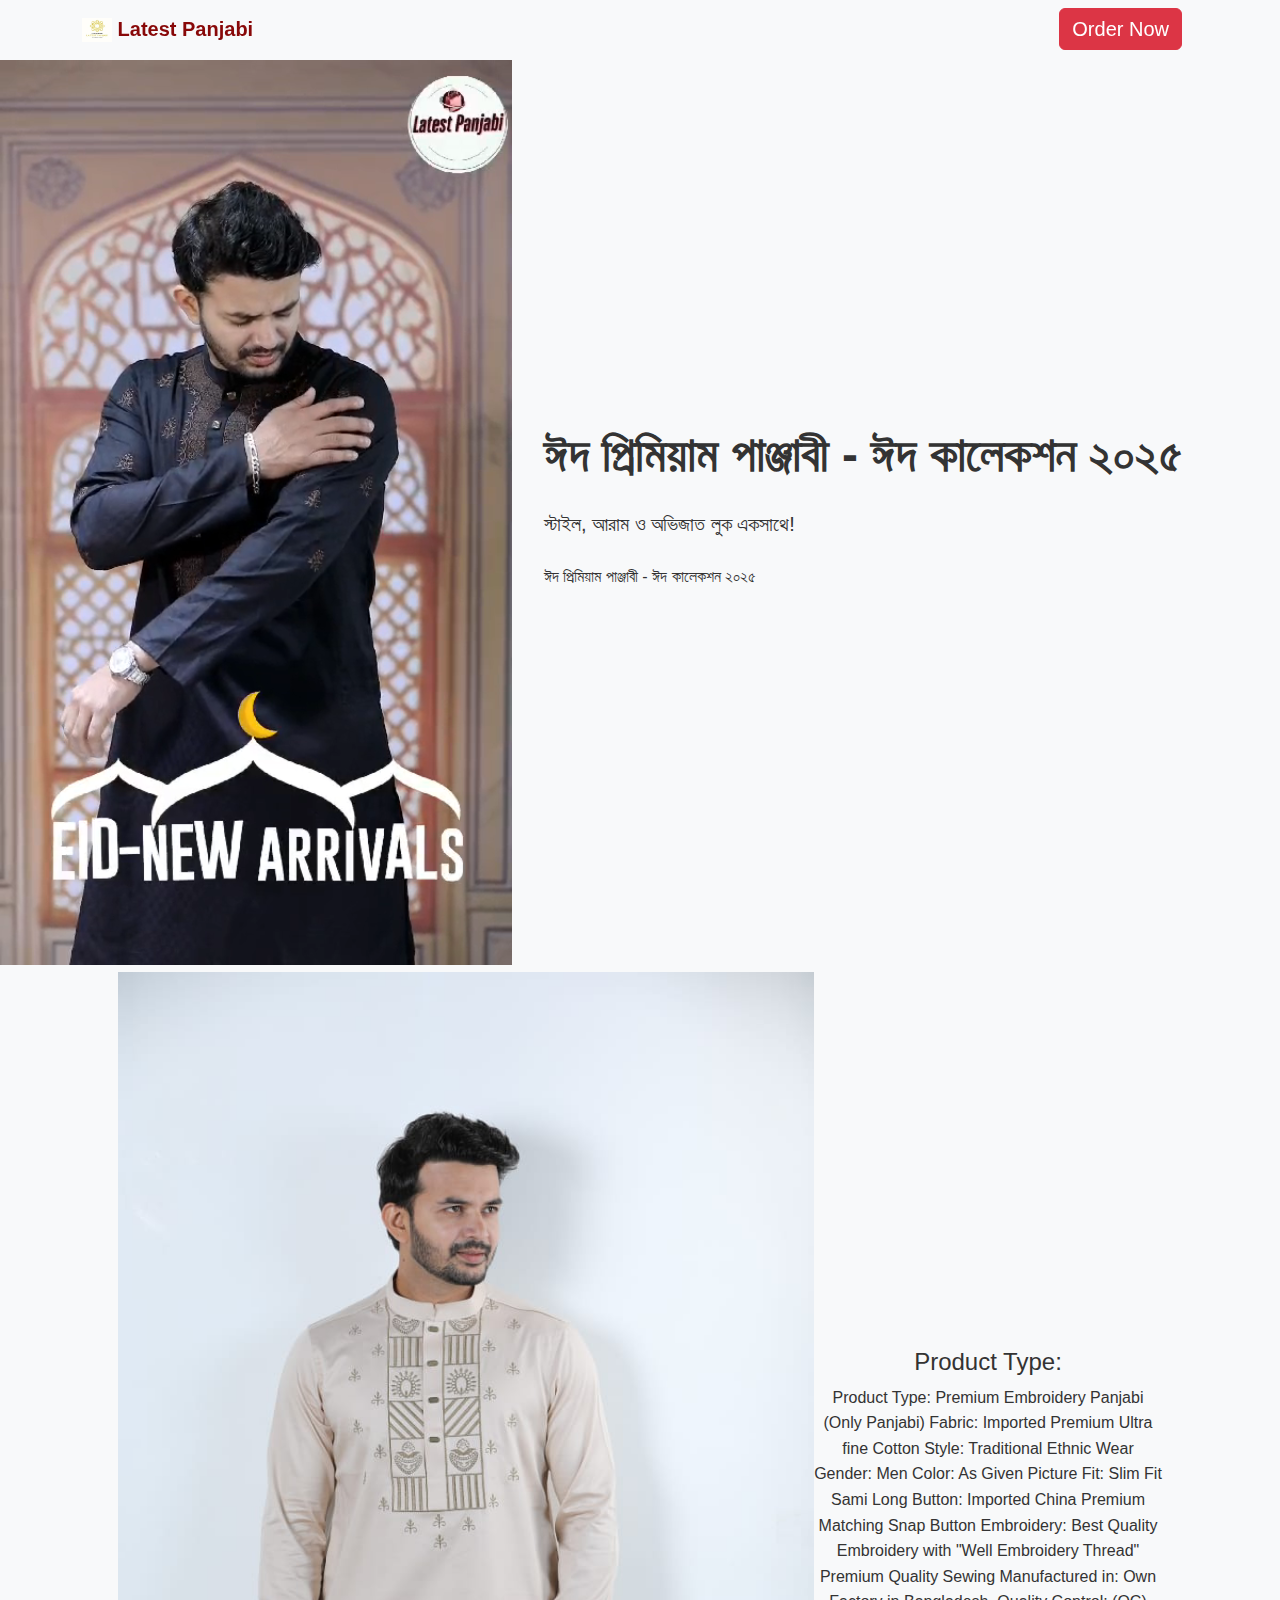
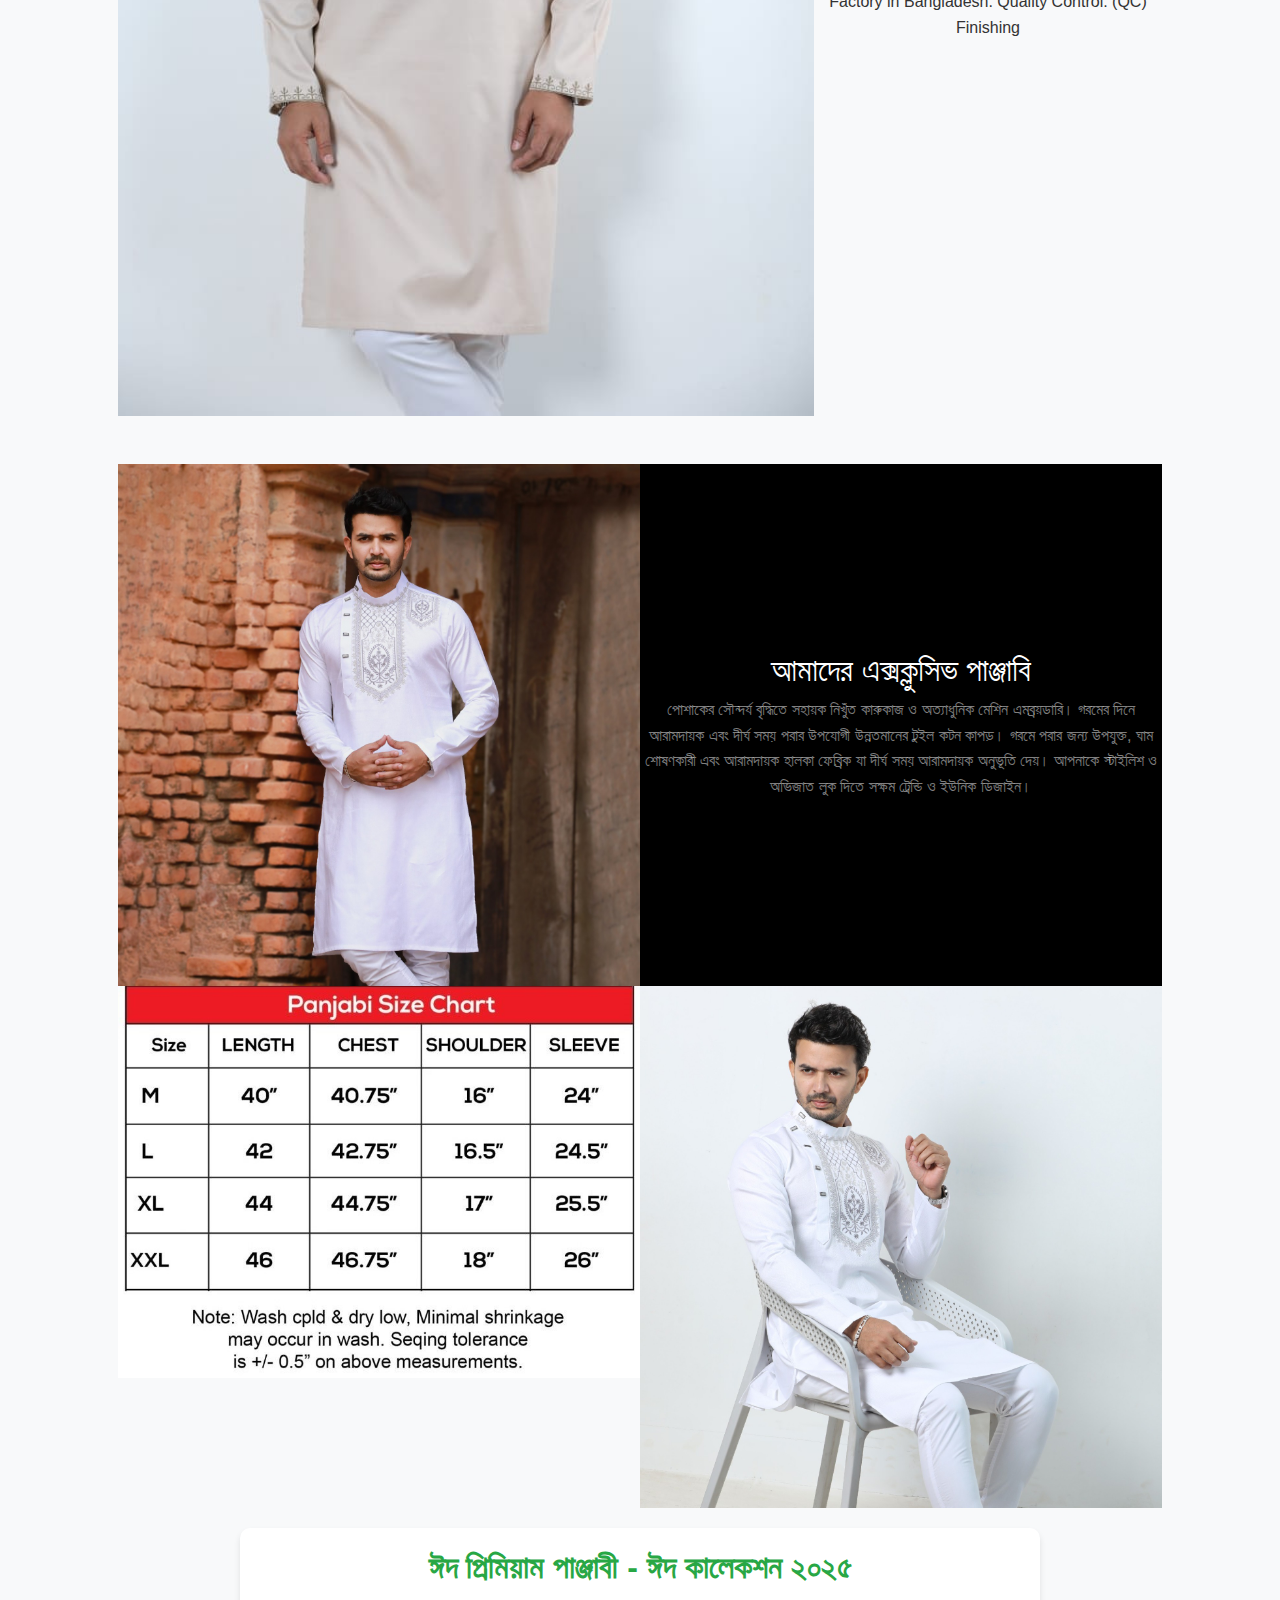
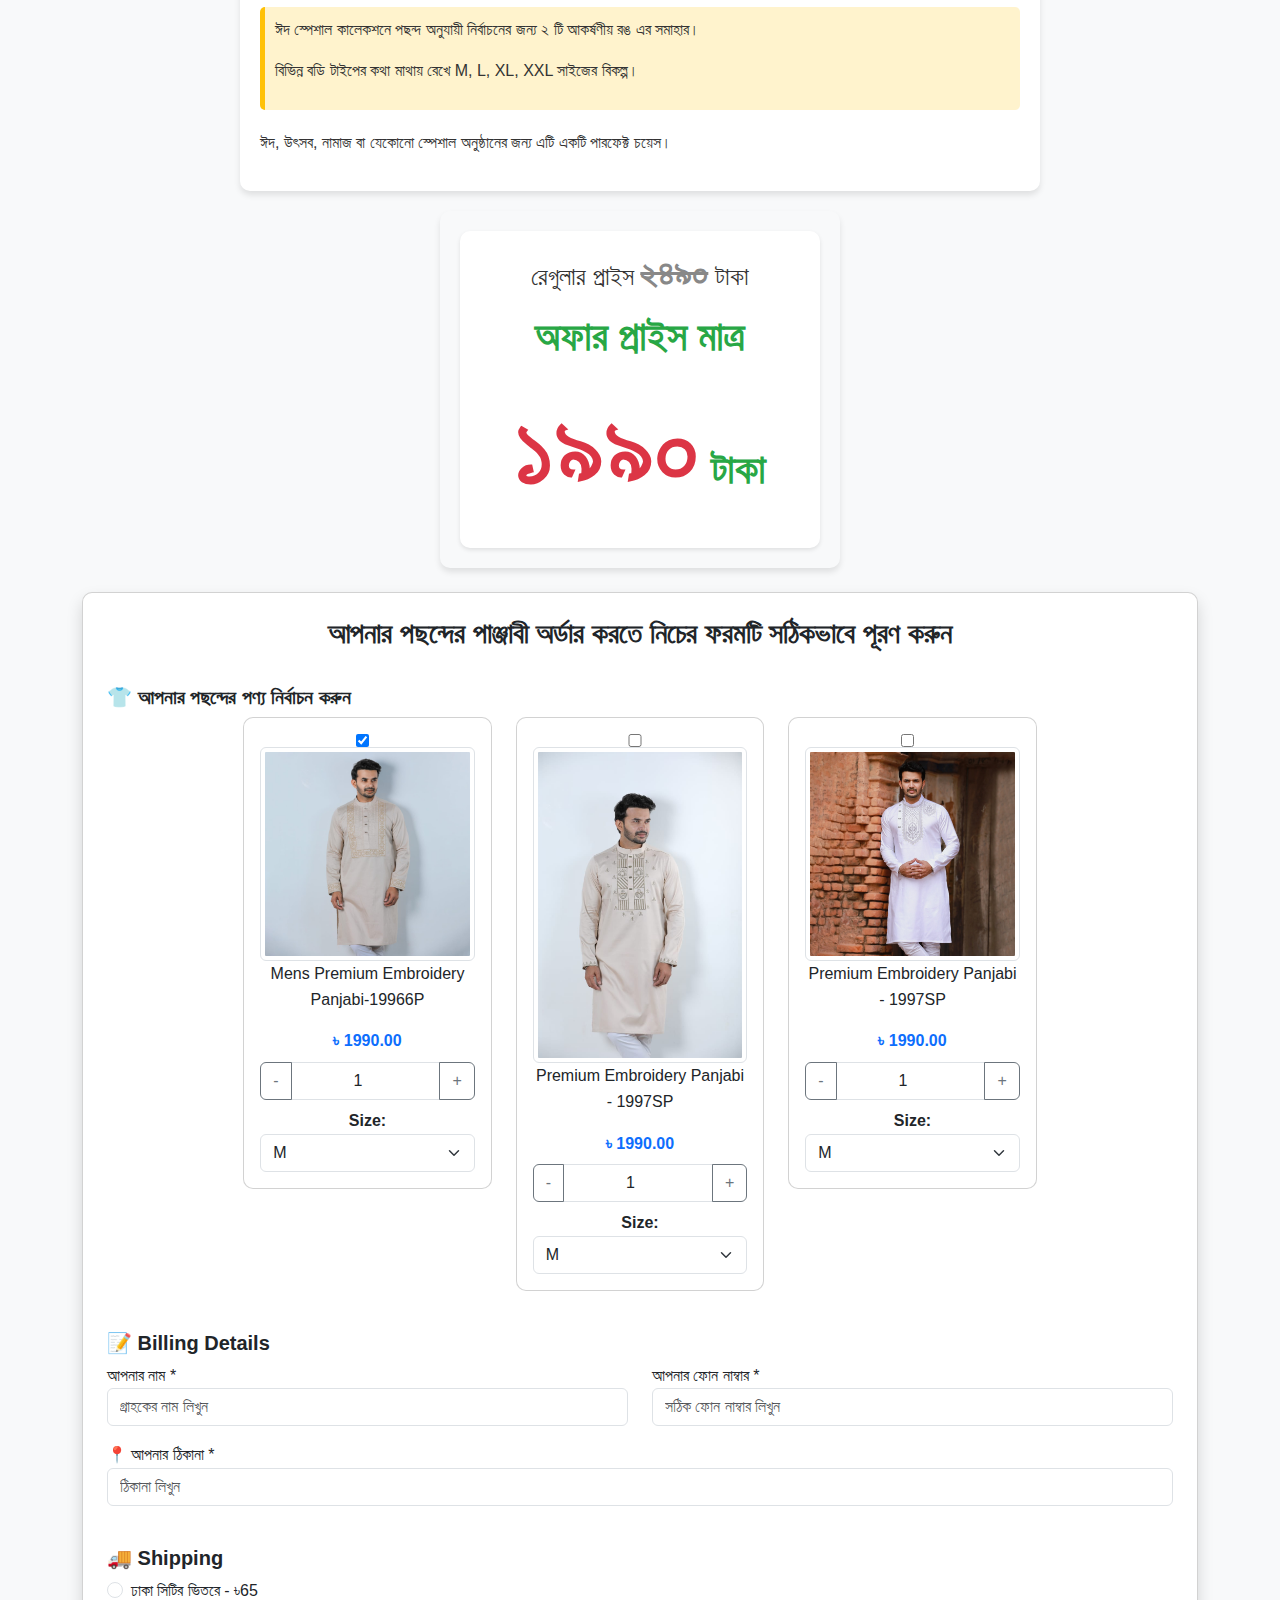
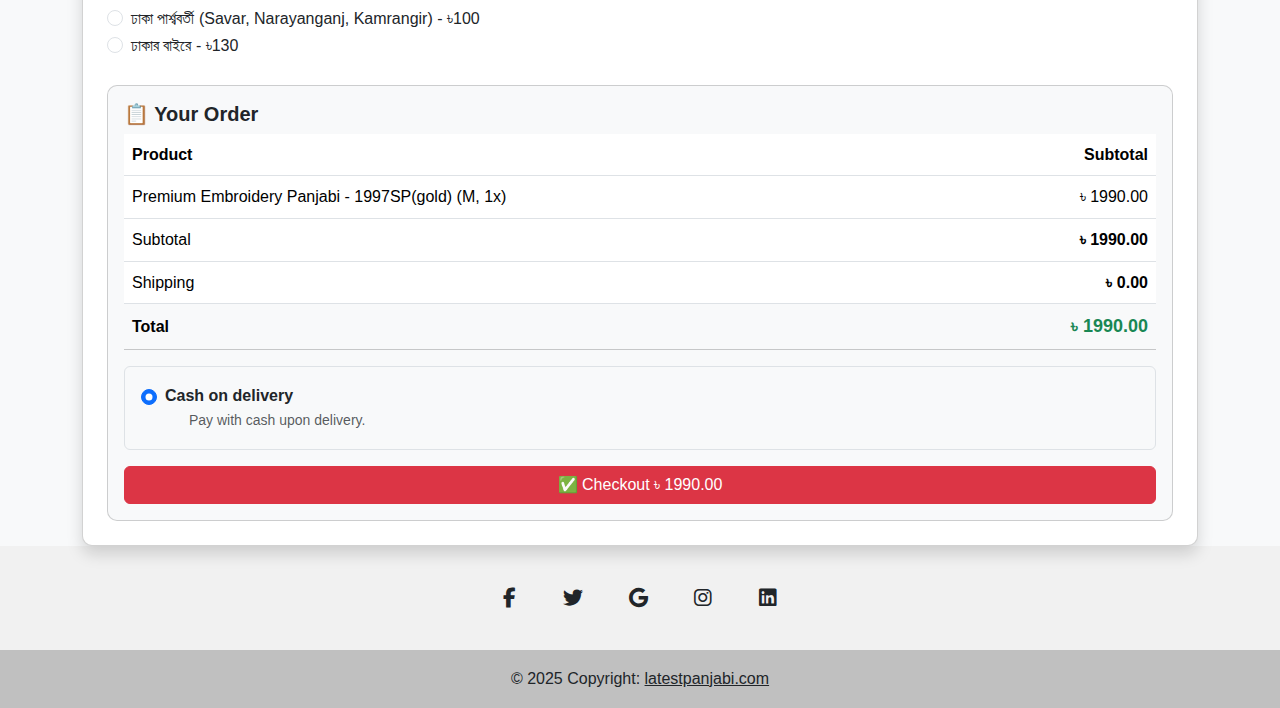
==== commit 4d172124: "Update index.html" ====
--- a/index.html
+++ b/index.html
@@ -170,9 +170,9 @@
 
  <div class="col-md-3">
                             <label class="card p-3 product-card" >
-                                <input type="checkbox"  value="1990" data-name="Premium Embroidery Panjabi - 1997SP(Black) ">
+                                <input type="checkbox"  value="1990" data-name="Premium Embroidery Panjabi - 1997SP(gold) ">
                                 <img src="IMG-20250312-WA0073.jpg" class="img-thumbnail rounded" alt="Product 1">
-                                <p>Premium Embroidery Panjabi - 1997SP</p>
+                                <p>Mens Premium Embroidery Panjabi-19966P</p>
                                 <span class="fw-bold text-primary">৳ 1990.00</span>
 
                                 <!-- Quantity Input -->
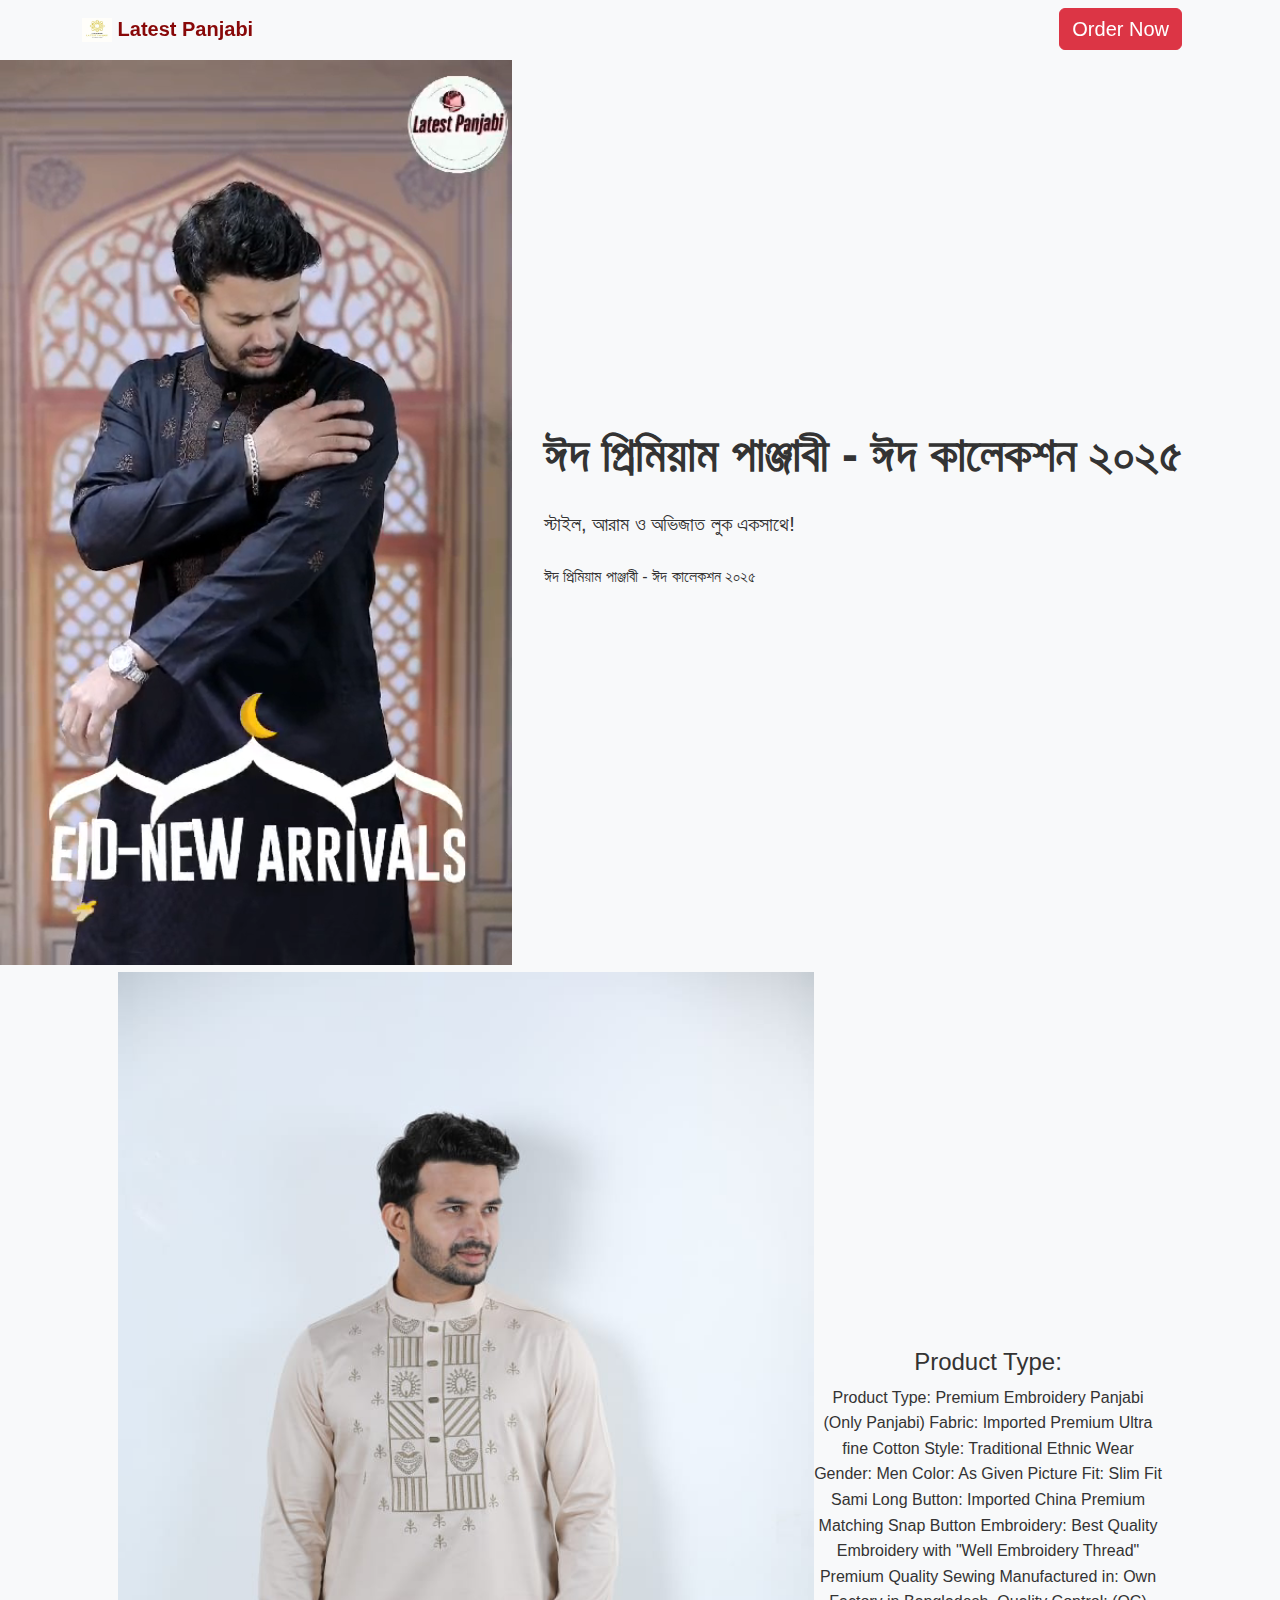
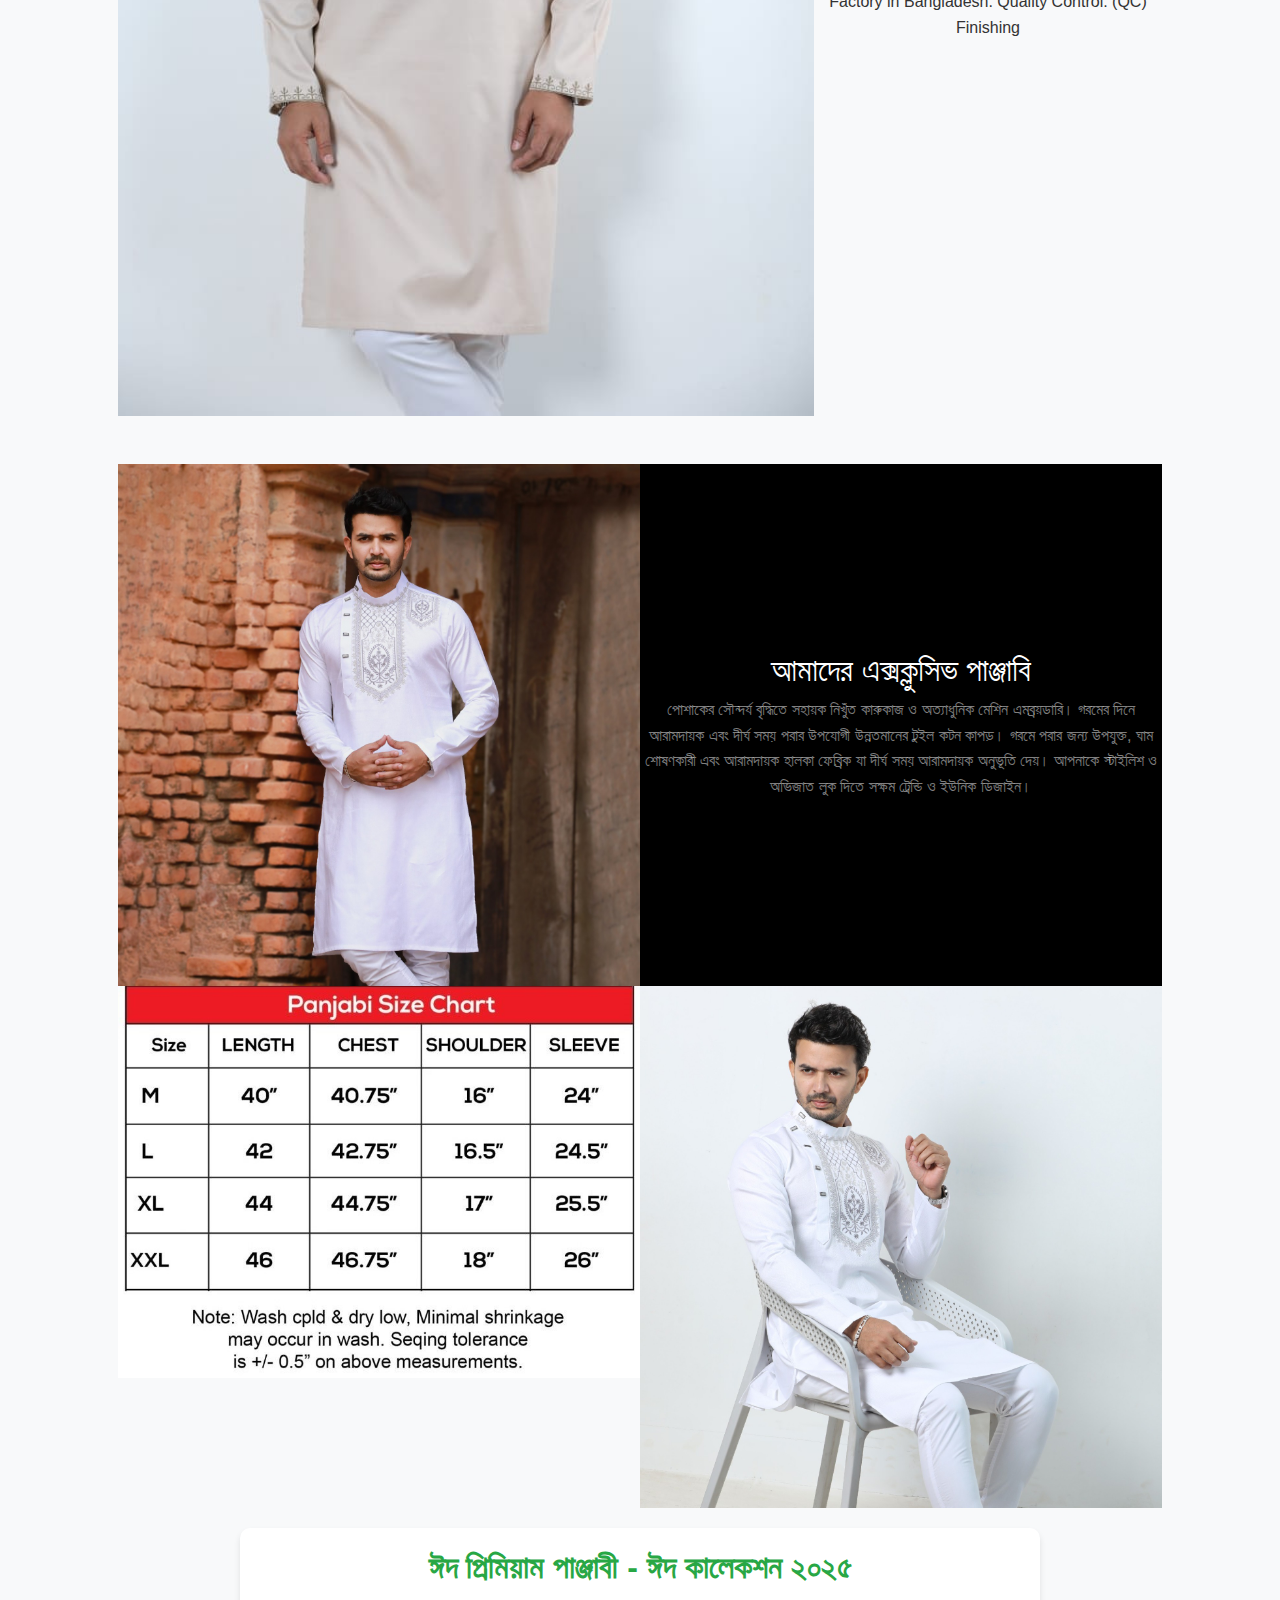
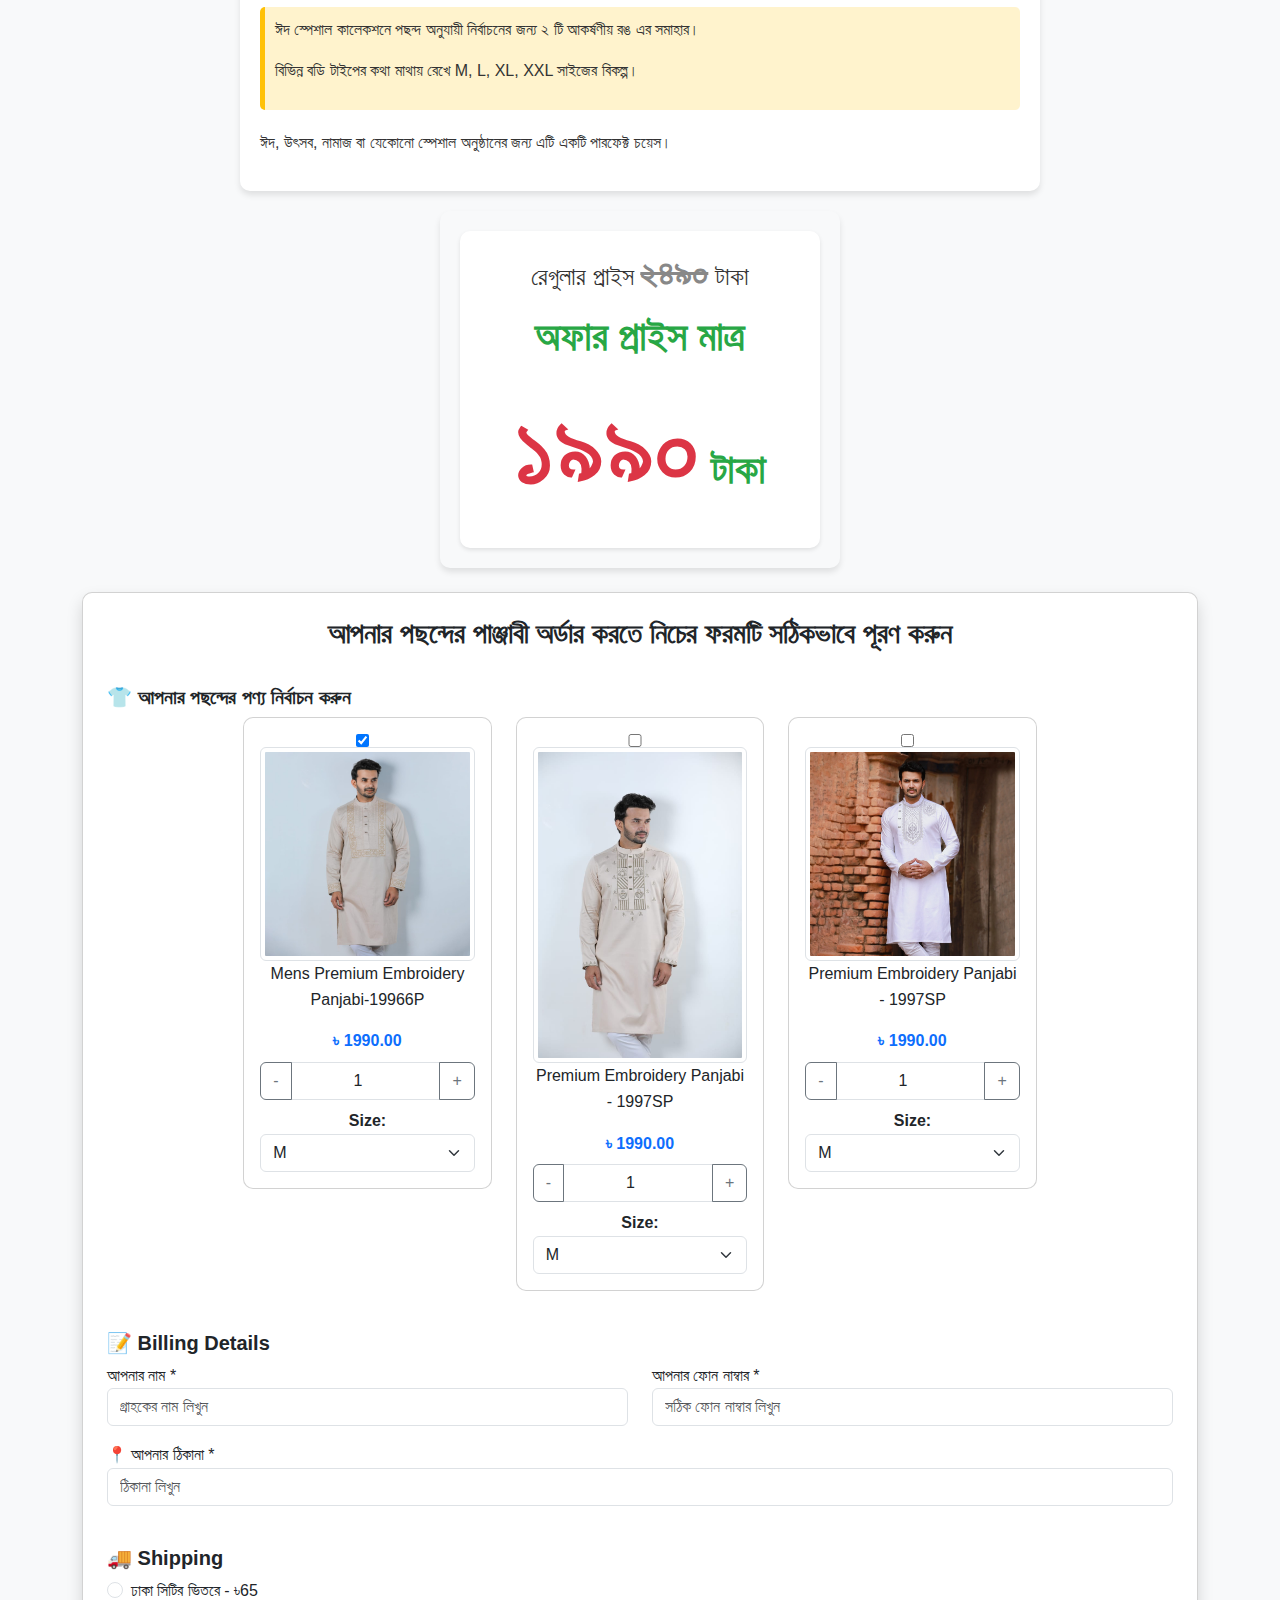
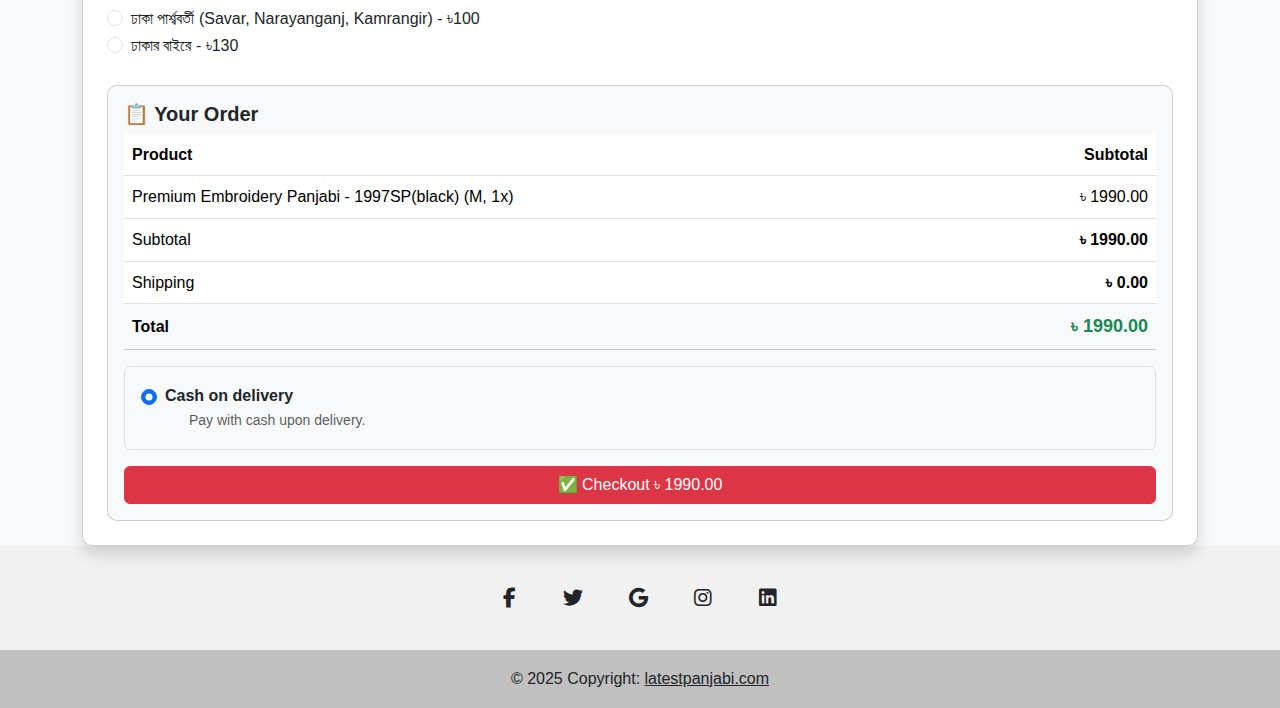
==== commit ef8eb5d4: "Update index.html" ====
--- a/index.html
+++ b/index.html
@@ -170,7 +170,7 @@
 
  <div class="col-md-3">
                             <label class="card p-3 product-card" >
-                                <input type="checkbox"  value="1990" data-name="Premium Embroidery Panjabi - 1997SP(gold) ">
+                                <input type="checkbox"  value="1990" data-name="Premium Embroidery Panjabi - 1997SP(black) ">
                                 <img src="IMG-20250312-WA0073.jpg" class="img-thumbnail rounded" alt="Product 1">
                                 <p>Mens Premium Embroidery Panjabi-19966P</p>
                                 <span class="fw-bold text-primary">৳ 1990.00</span>
@@ -213,7 +213,7 @@
 
                         <div class="col-md-3">
                             <label class="card p-3 product-card" >
-                                <input type="checkbox"  value="1990" data-name="Premium Embroidery Panjabi - 1997SP(Black) ">
+                                <input type="checkbox"  value="1990" data-name="Premium Embroidery Panjabi - 1997SP(gold) ">
                                 <img src="IMG-20250312-WA0074.jpg" class="img-thumbnail rounded" alt="Product 1">
                                 <p>Premium Embroidery Panjabi - 1997SP</p>
                                 <span class="fw-bold text-primary">৳ 1990.00</span>
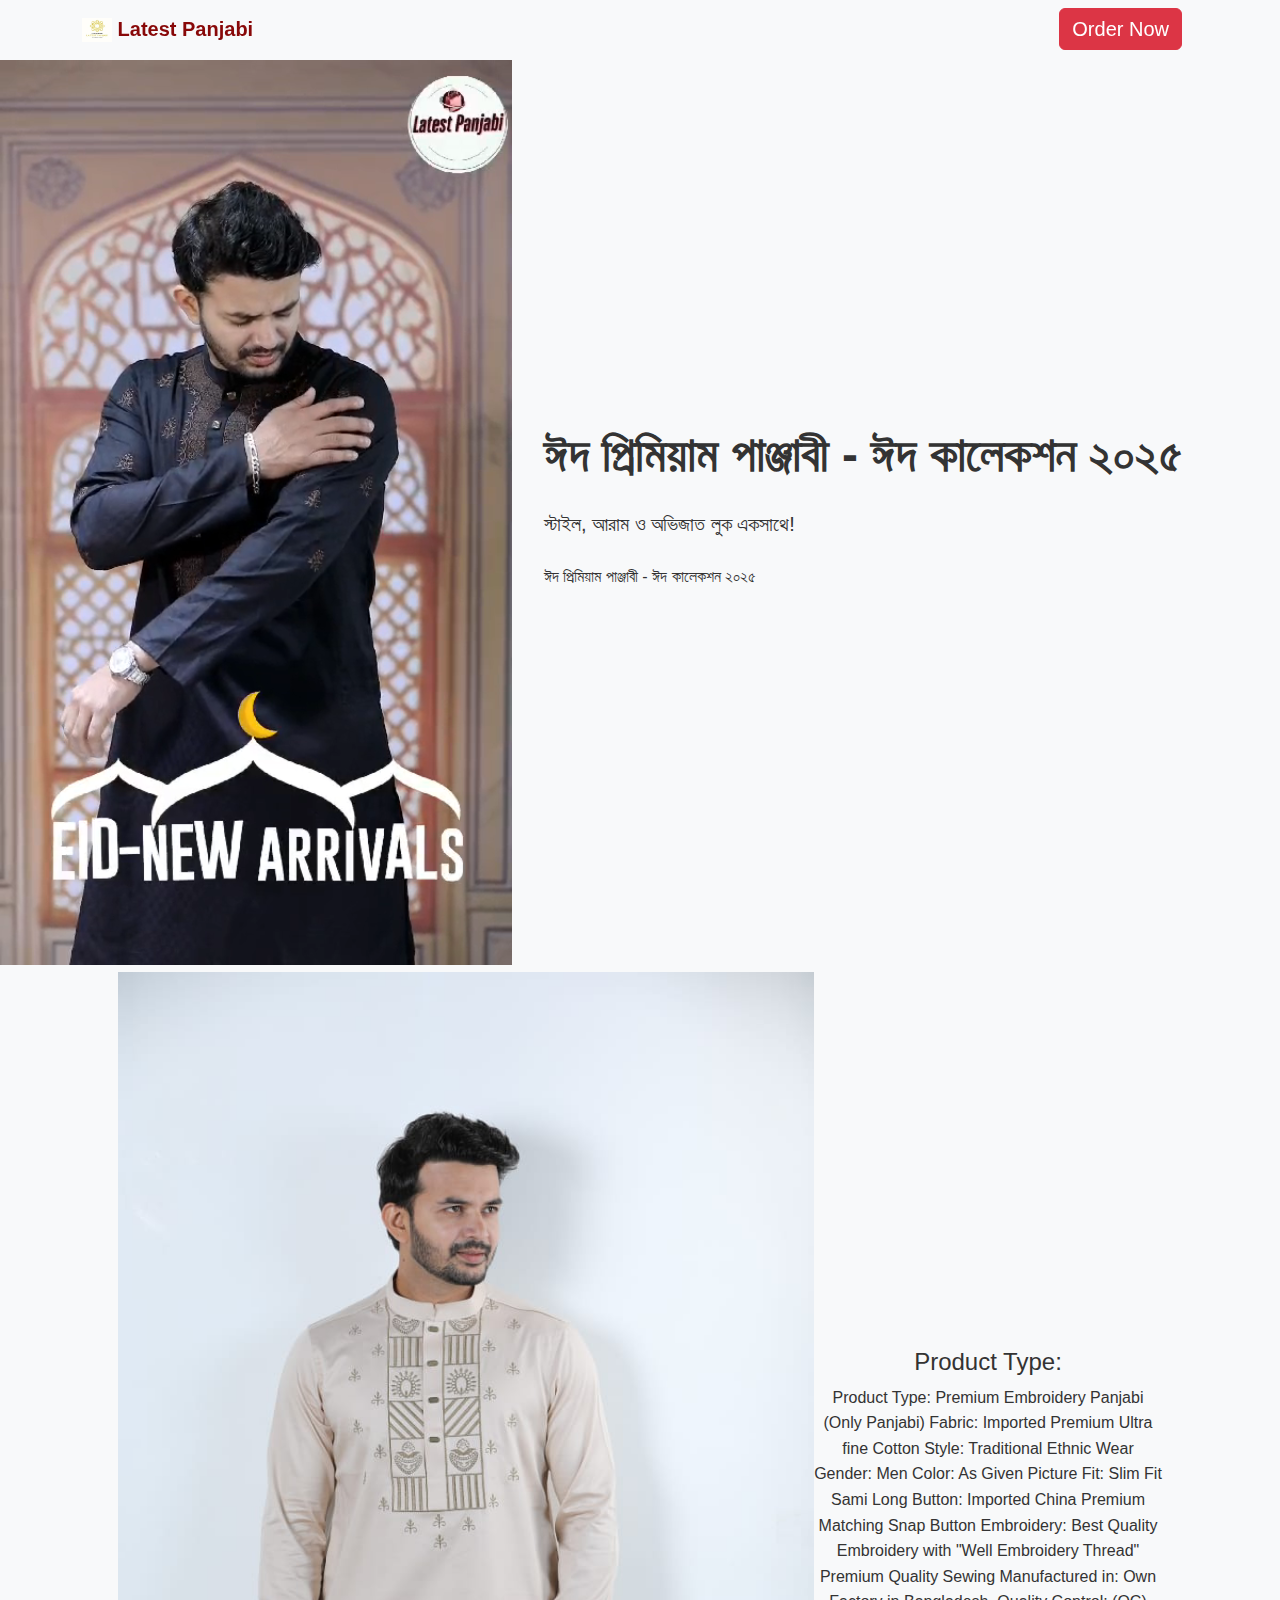
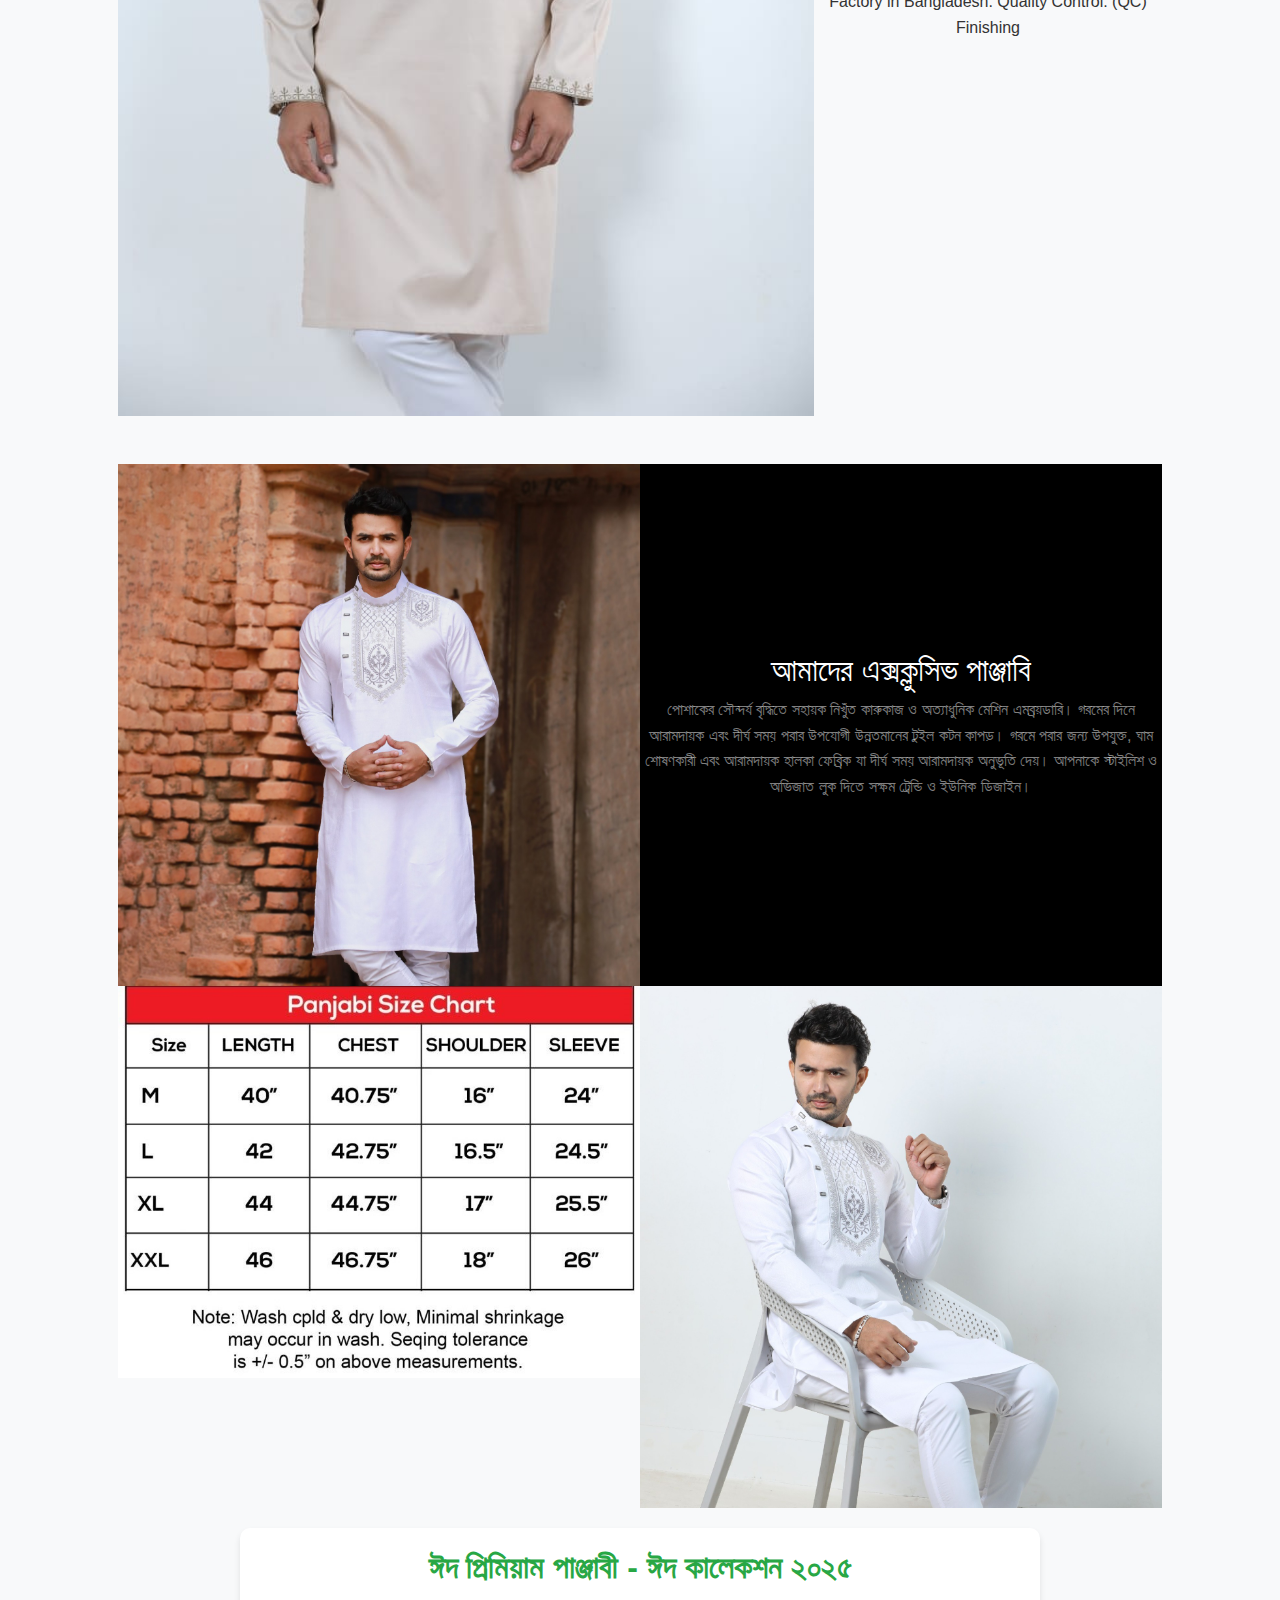
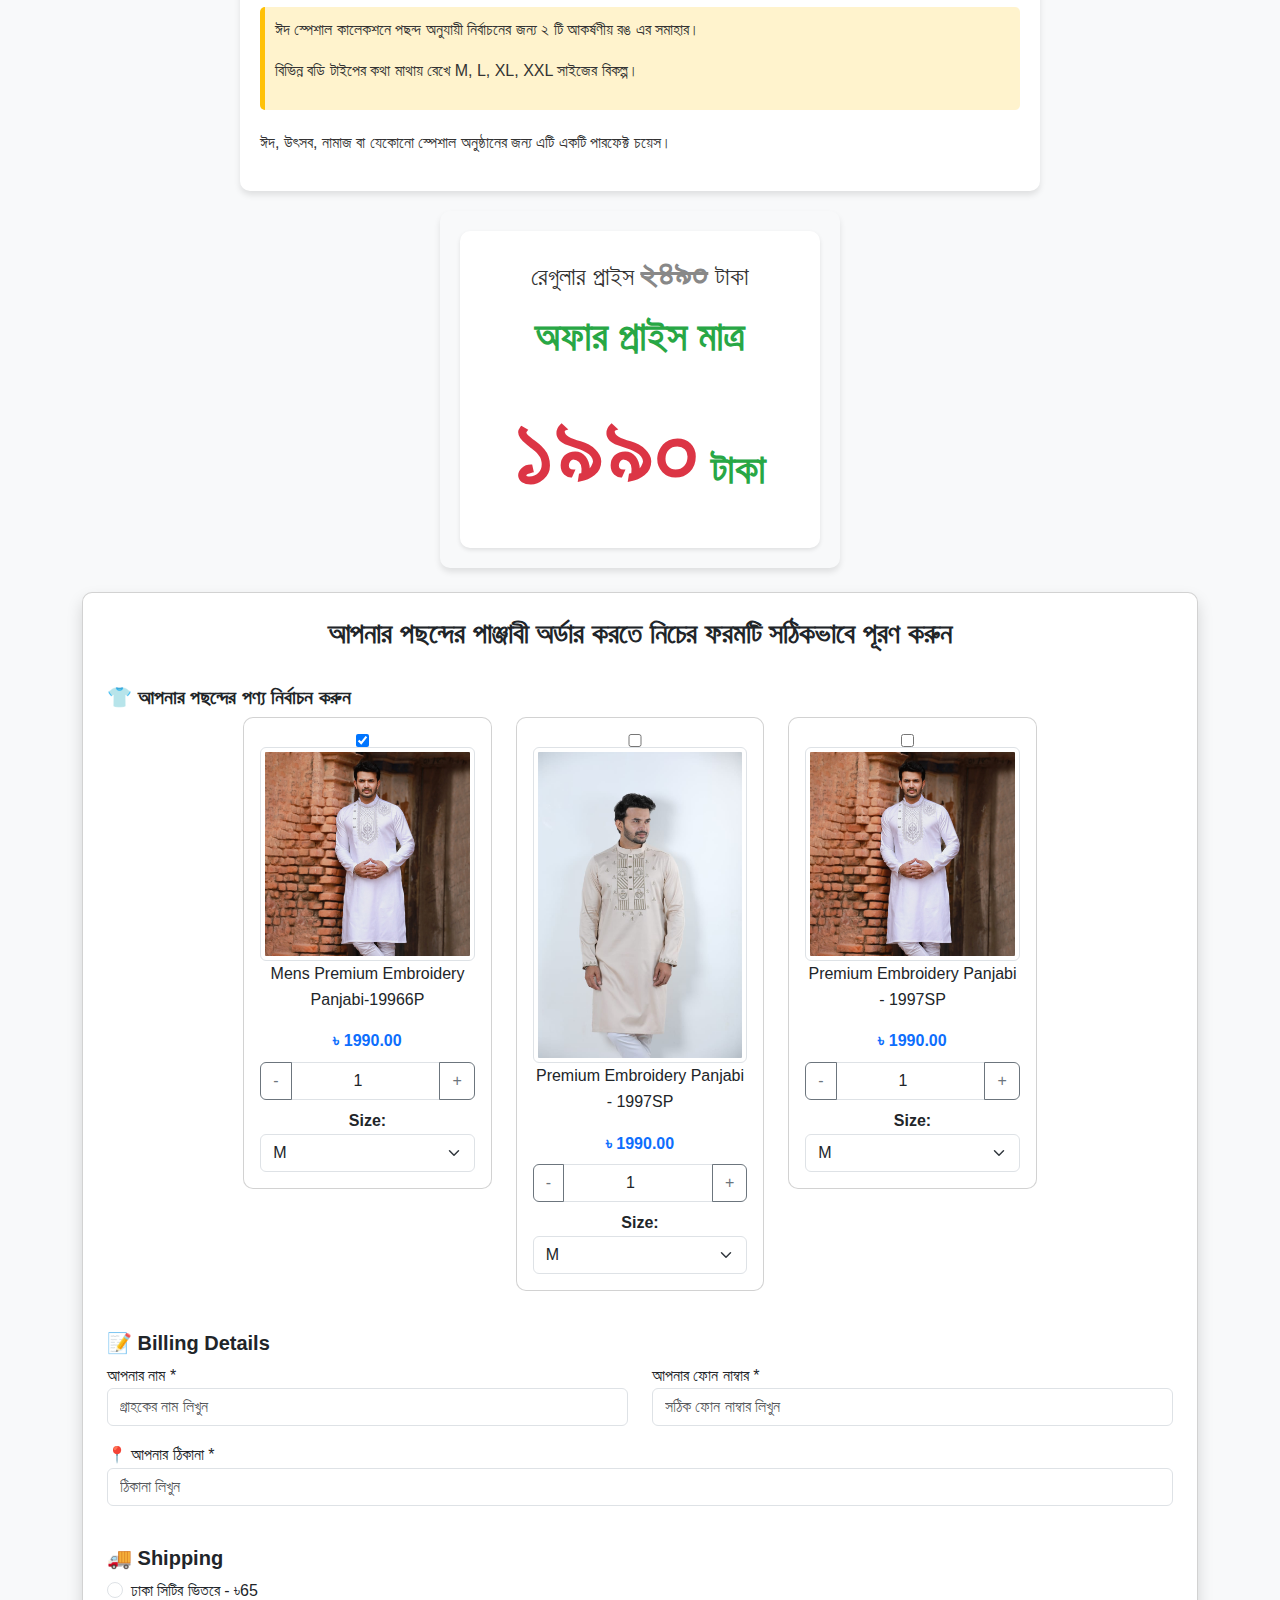
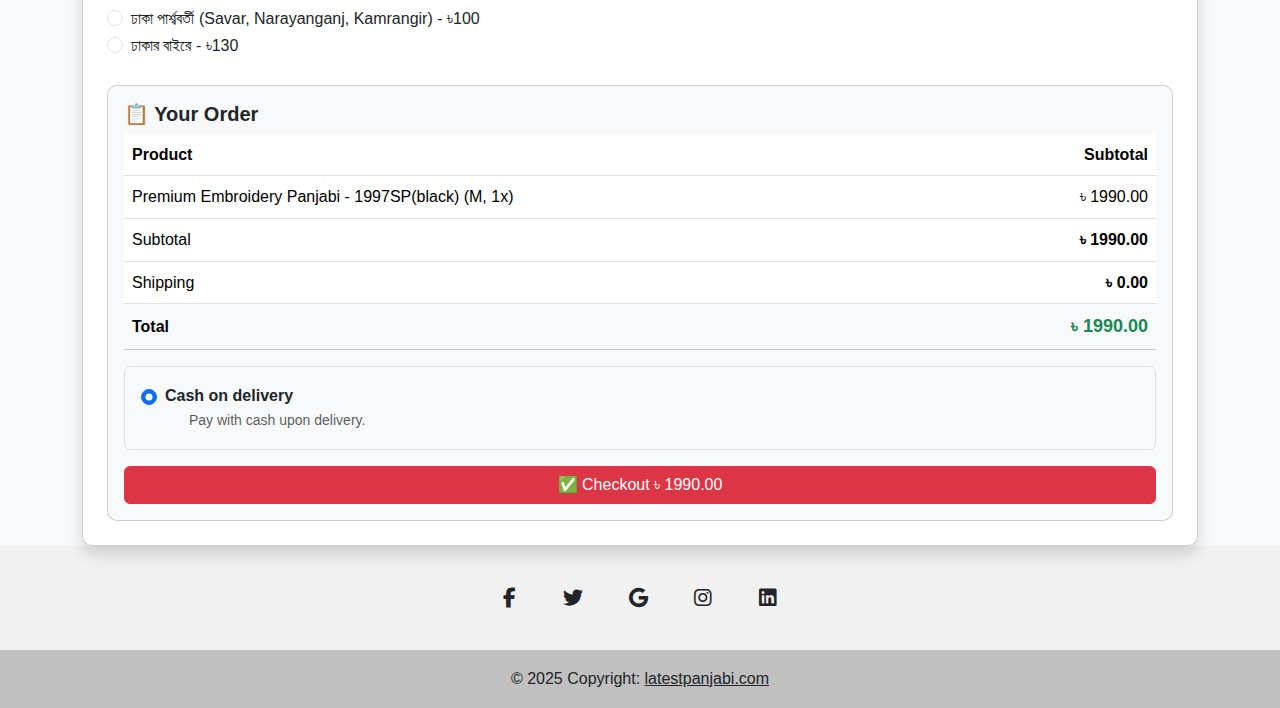
==== commit 6b4fb7ef: "Update index.html" ====
--- a/index.html
+++ b/index.html
@@ -171,7 +171,7 @@
  <div class="col-md-3">
                             <label class="card p-3 product-card" >
                                 <input type="checkbox"  value="1990" data-name="Premium Embroidery Panjabi - 1997SP(black) ">
-                                <img src="IMG-20250312-WA0073.jpg" class="img-thumbnail rounded" alt="Product 1">
+                                <img src="product4.jpg" class="img-thumbnail rounded" alt="Product 1">
                                 <p>Mens Premium Embroidery Panjabi-19966P</p>
                                 <span class="fw-bold text-primary">৳ 1990.00</span>
 
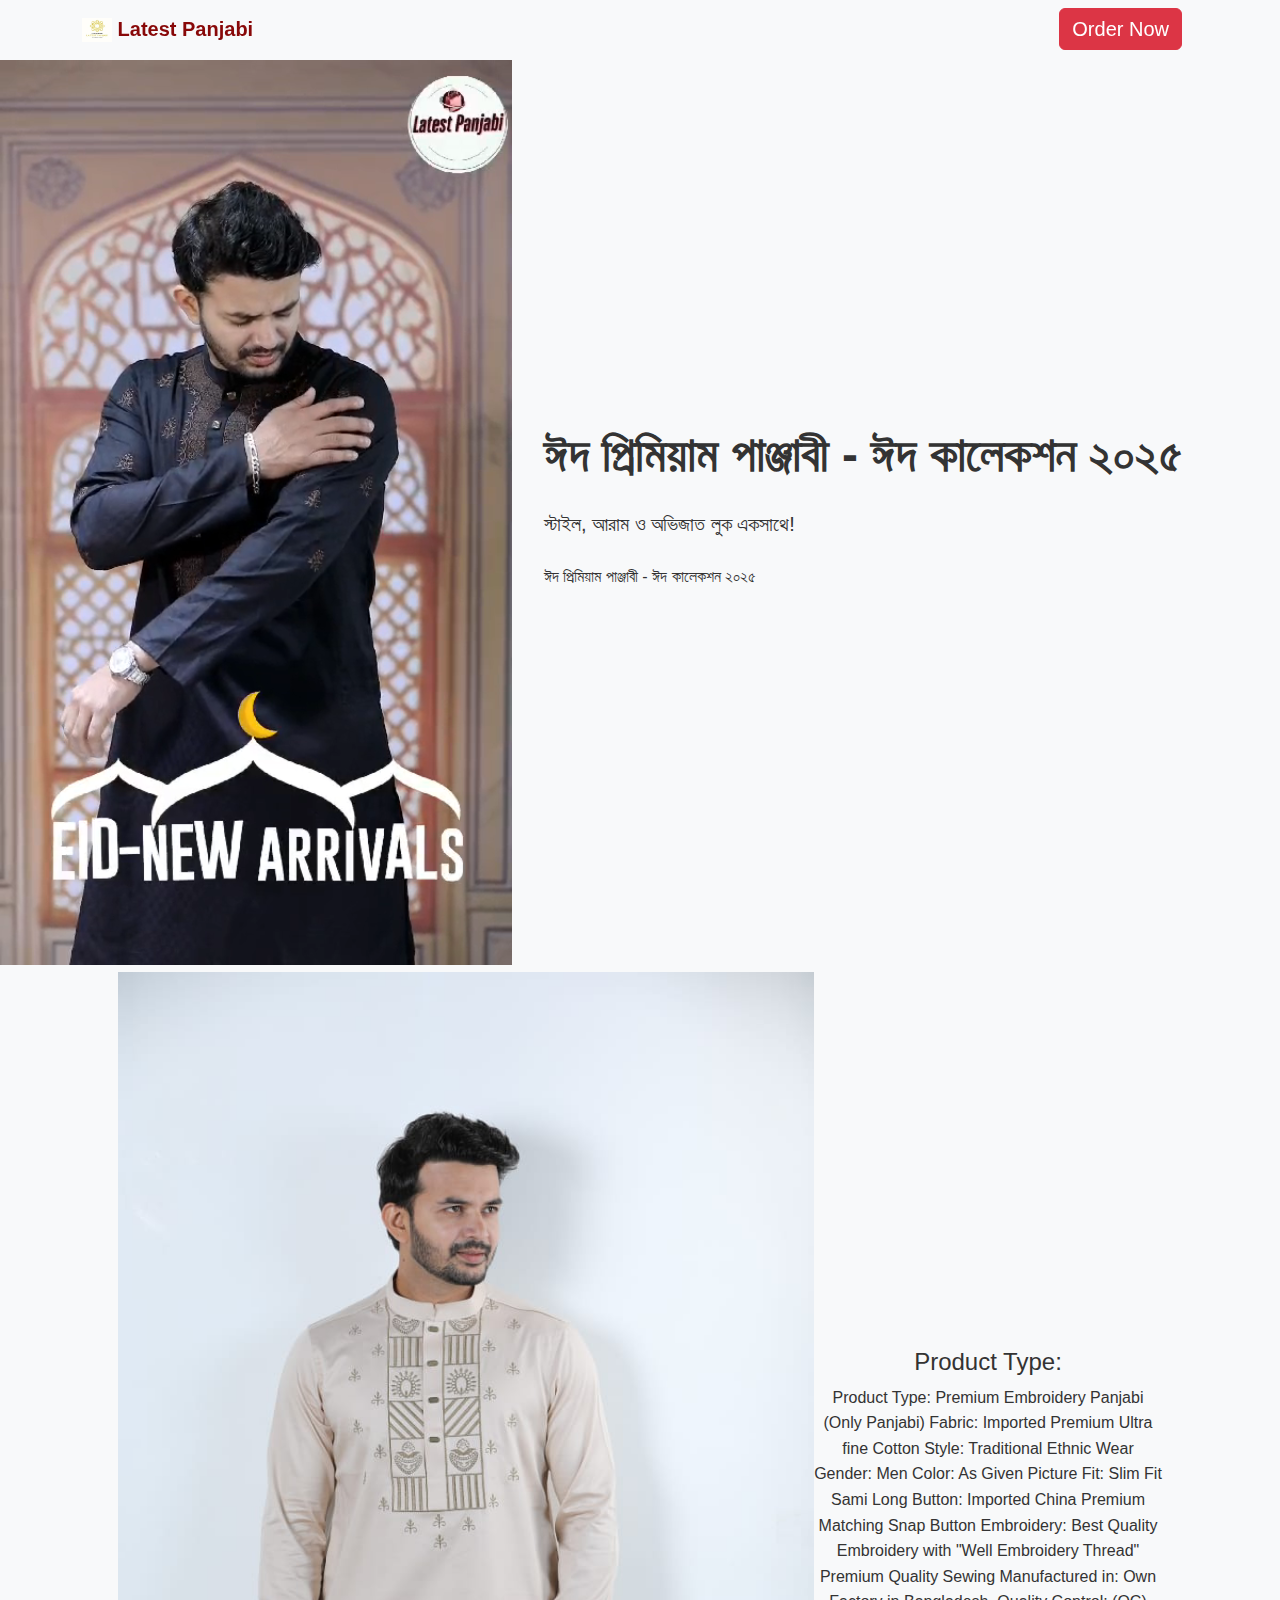
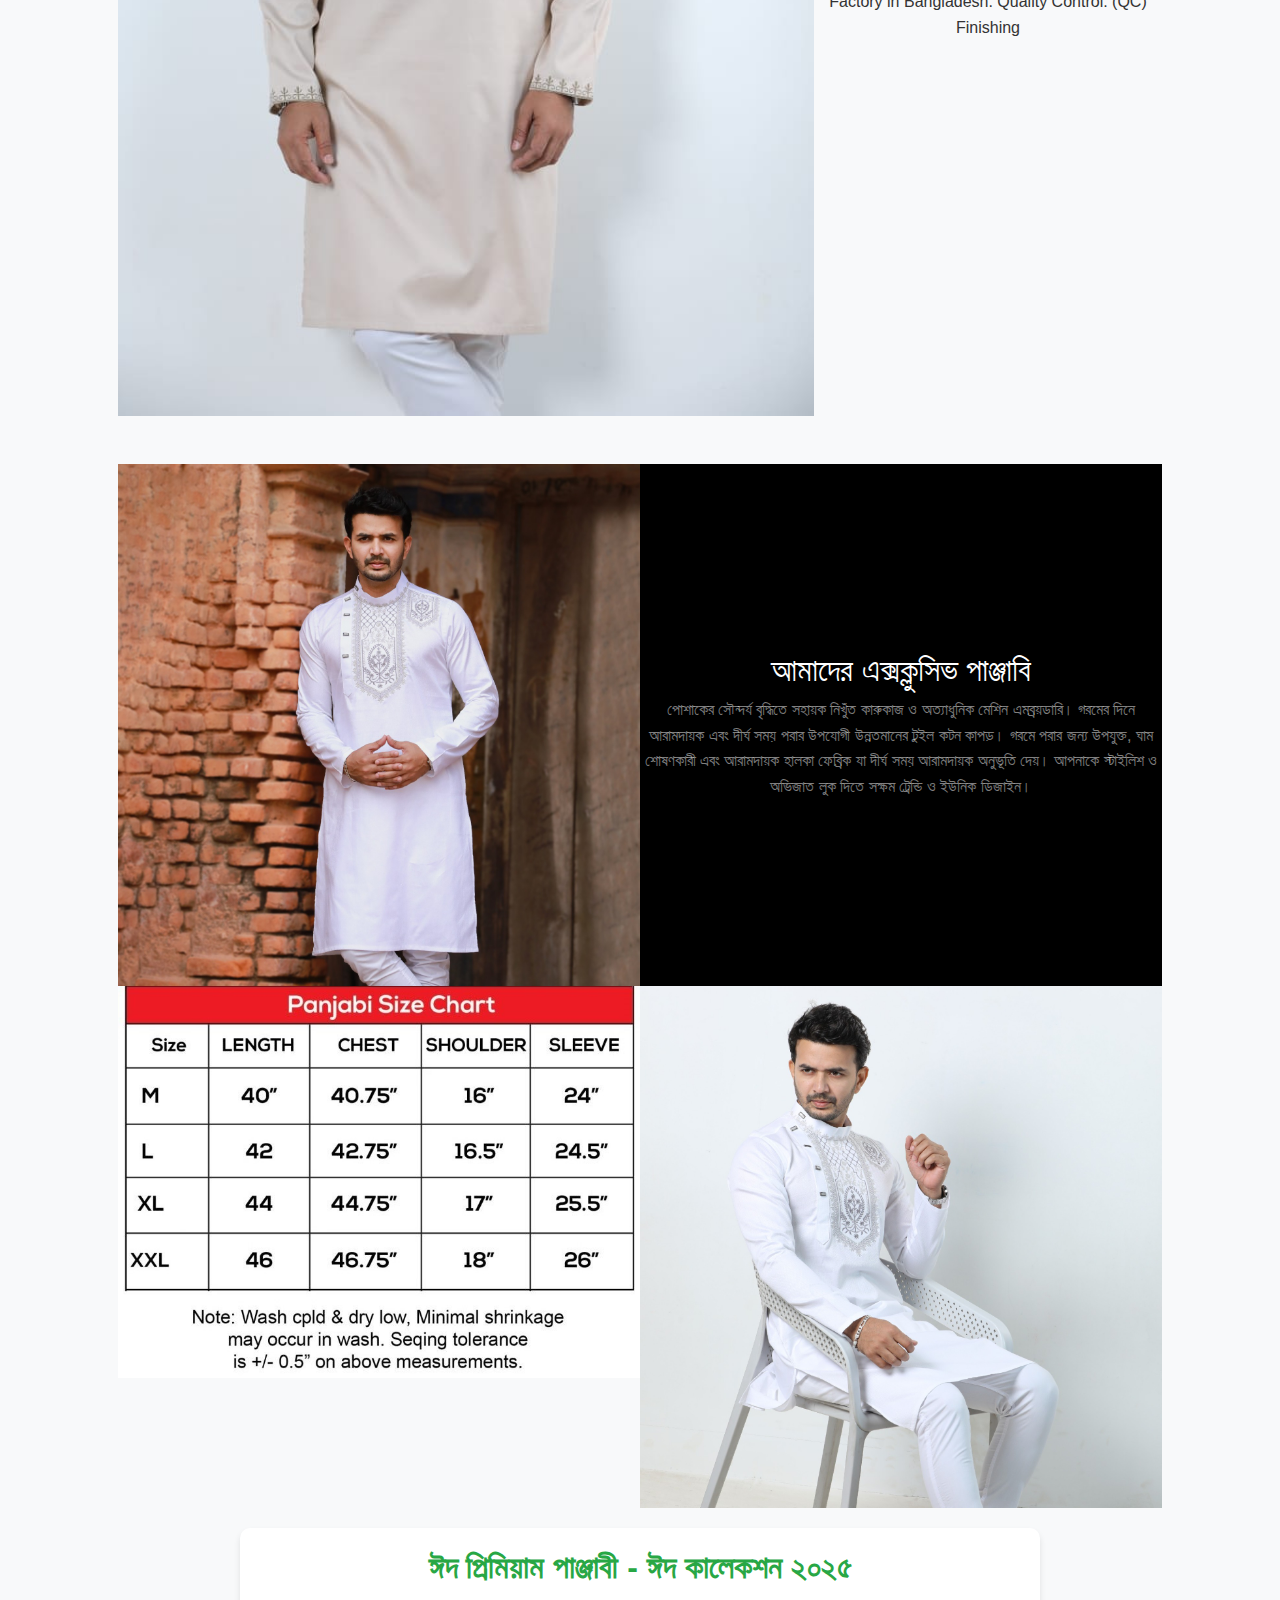
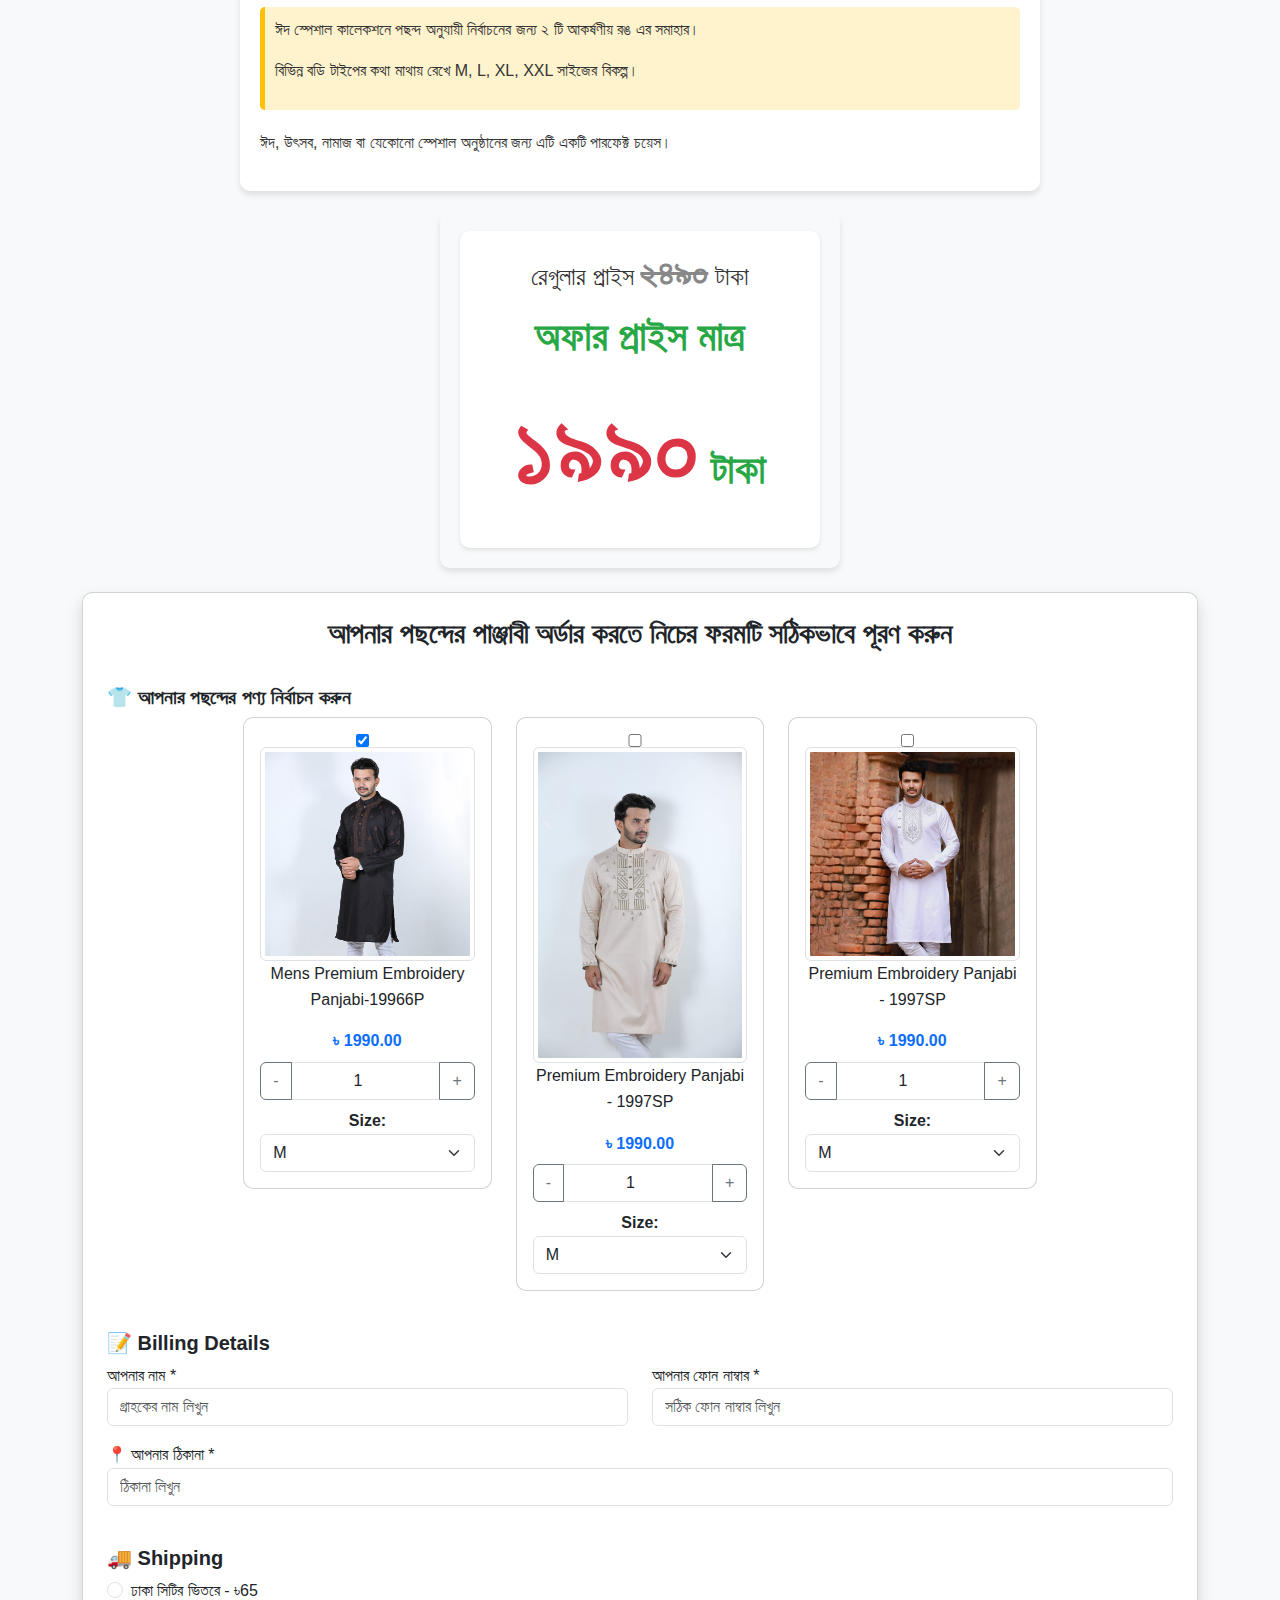
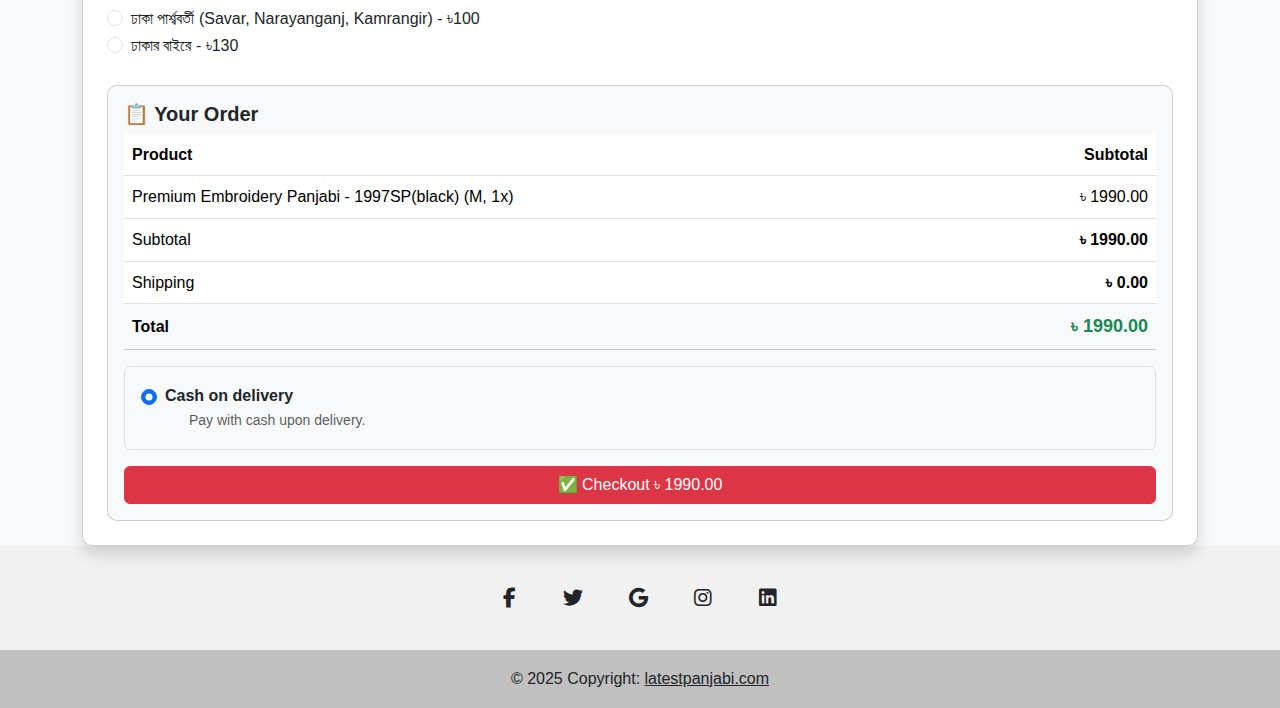
==== commit 1f18c09d: "Update index.html" ====
--- a/index.html
+++ b/index.html
@@ -171,7 +171,7 @@
  <div class="col-md-3">
                             <label class="card p-3 product-card" >
                                 <input type="checkbox"  value="1990" data-name="Premium Embroidery Panjabi - 1997SP(black) ">
-                                <img src="product4.jpg" class="img-thumbnail rounded" alt="Product 1">
+                                <img src="product3.jpg" class="img-thumbnail rounded" alt="Product 1">
                                 <p>Mens Premium Embroidery Panjabi-19966P</p>
                                 <span class="fw-bold text-primary">৳ 1990.00</span>
 
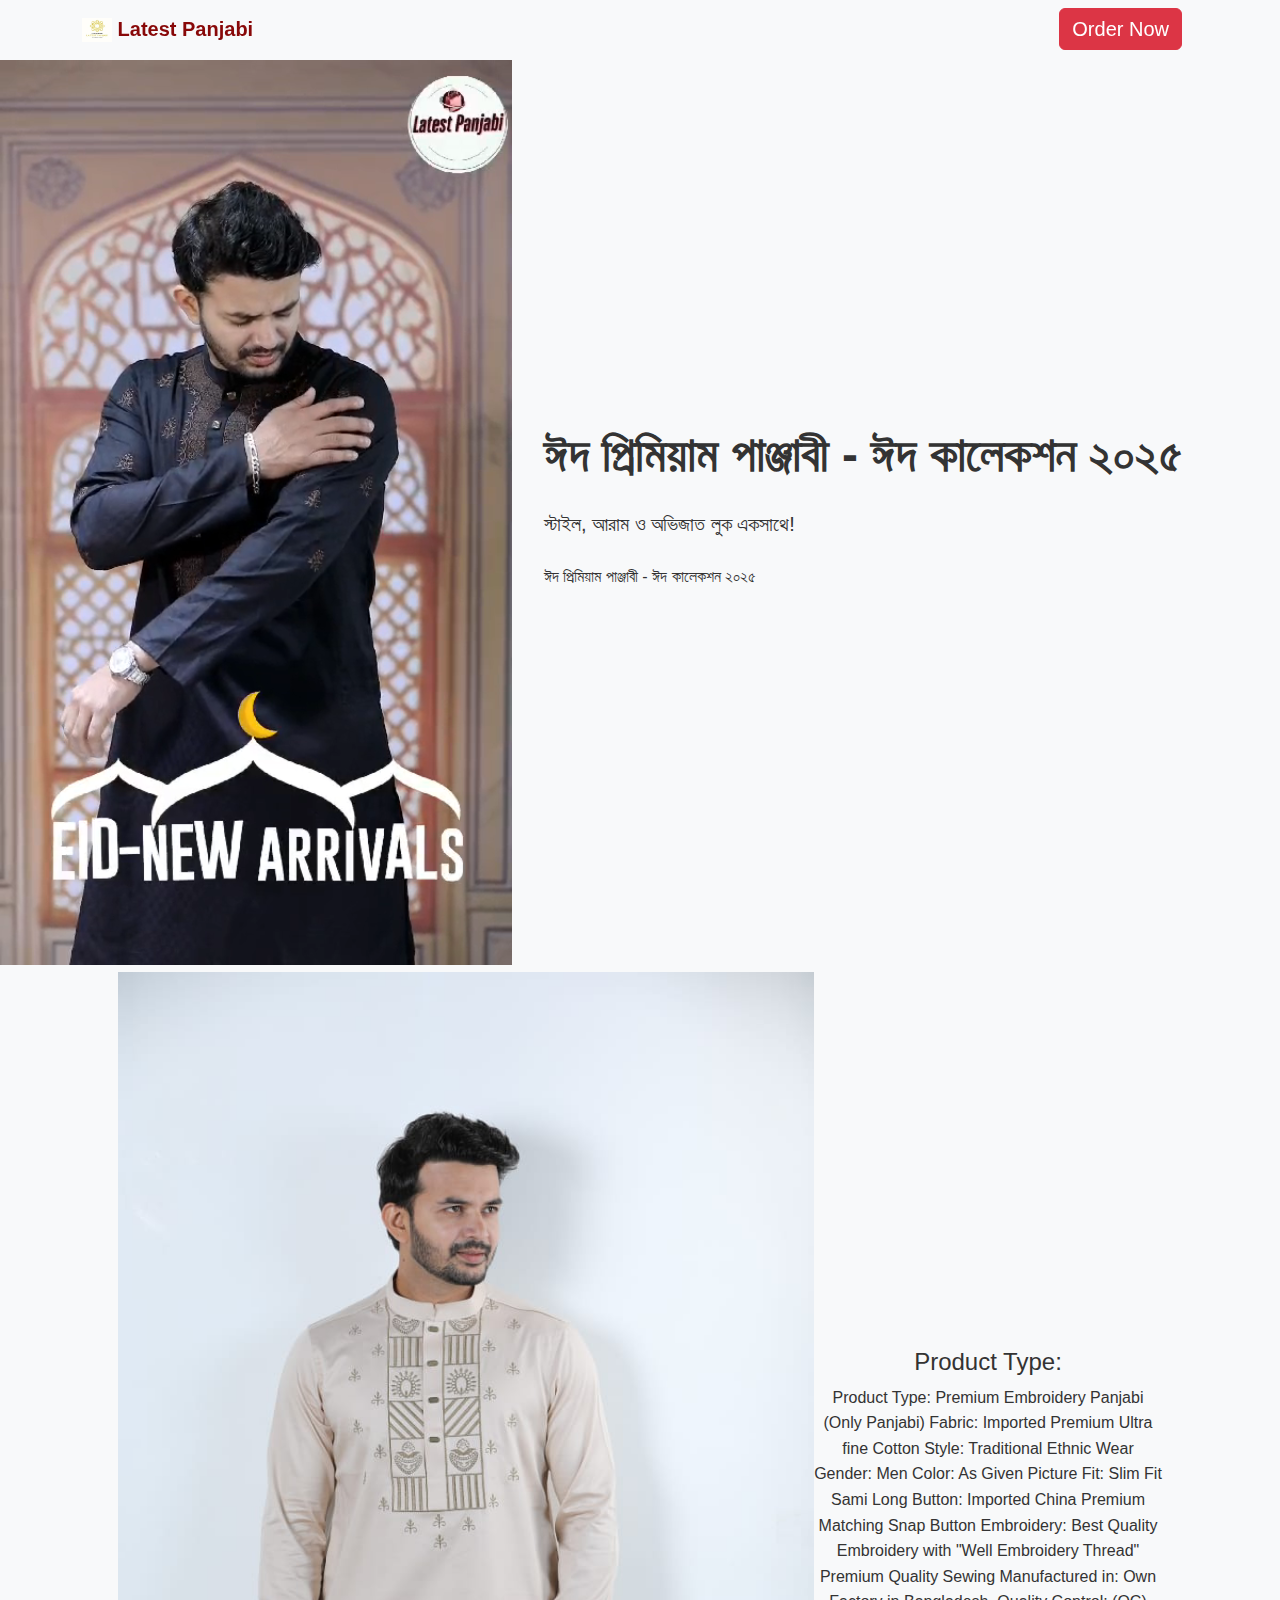
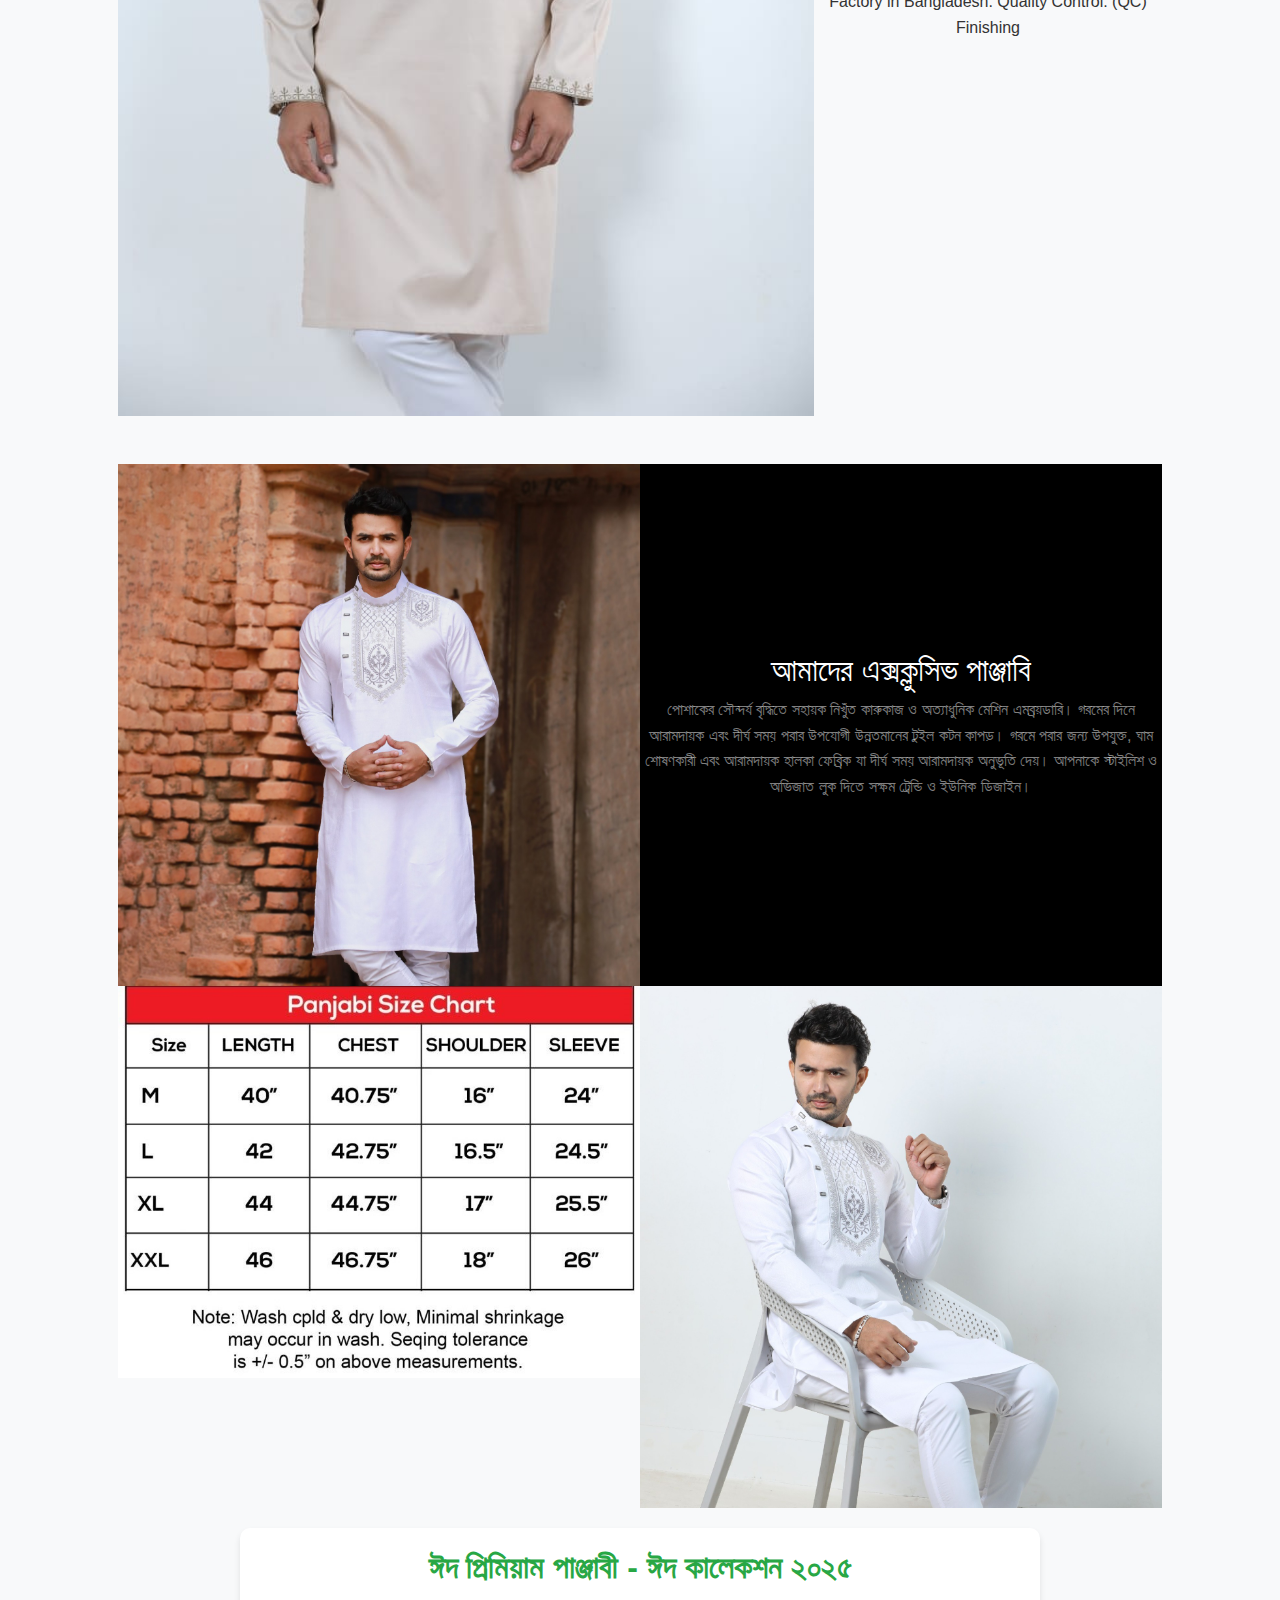
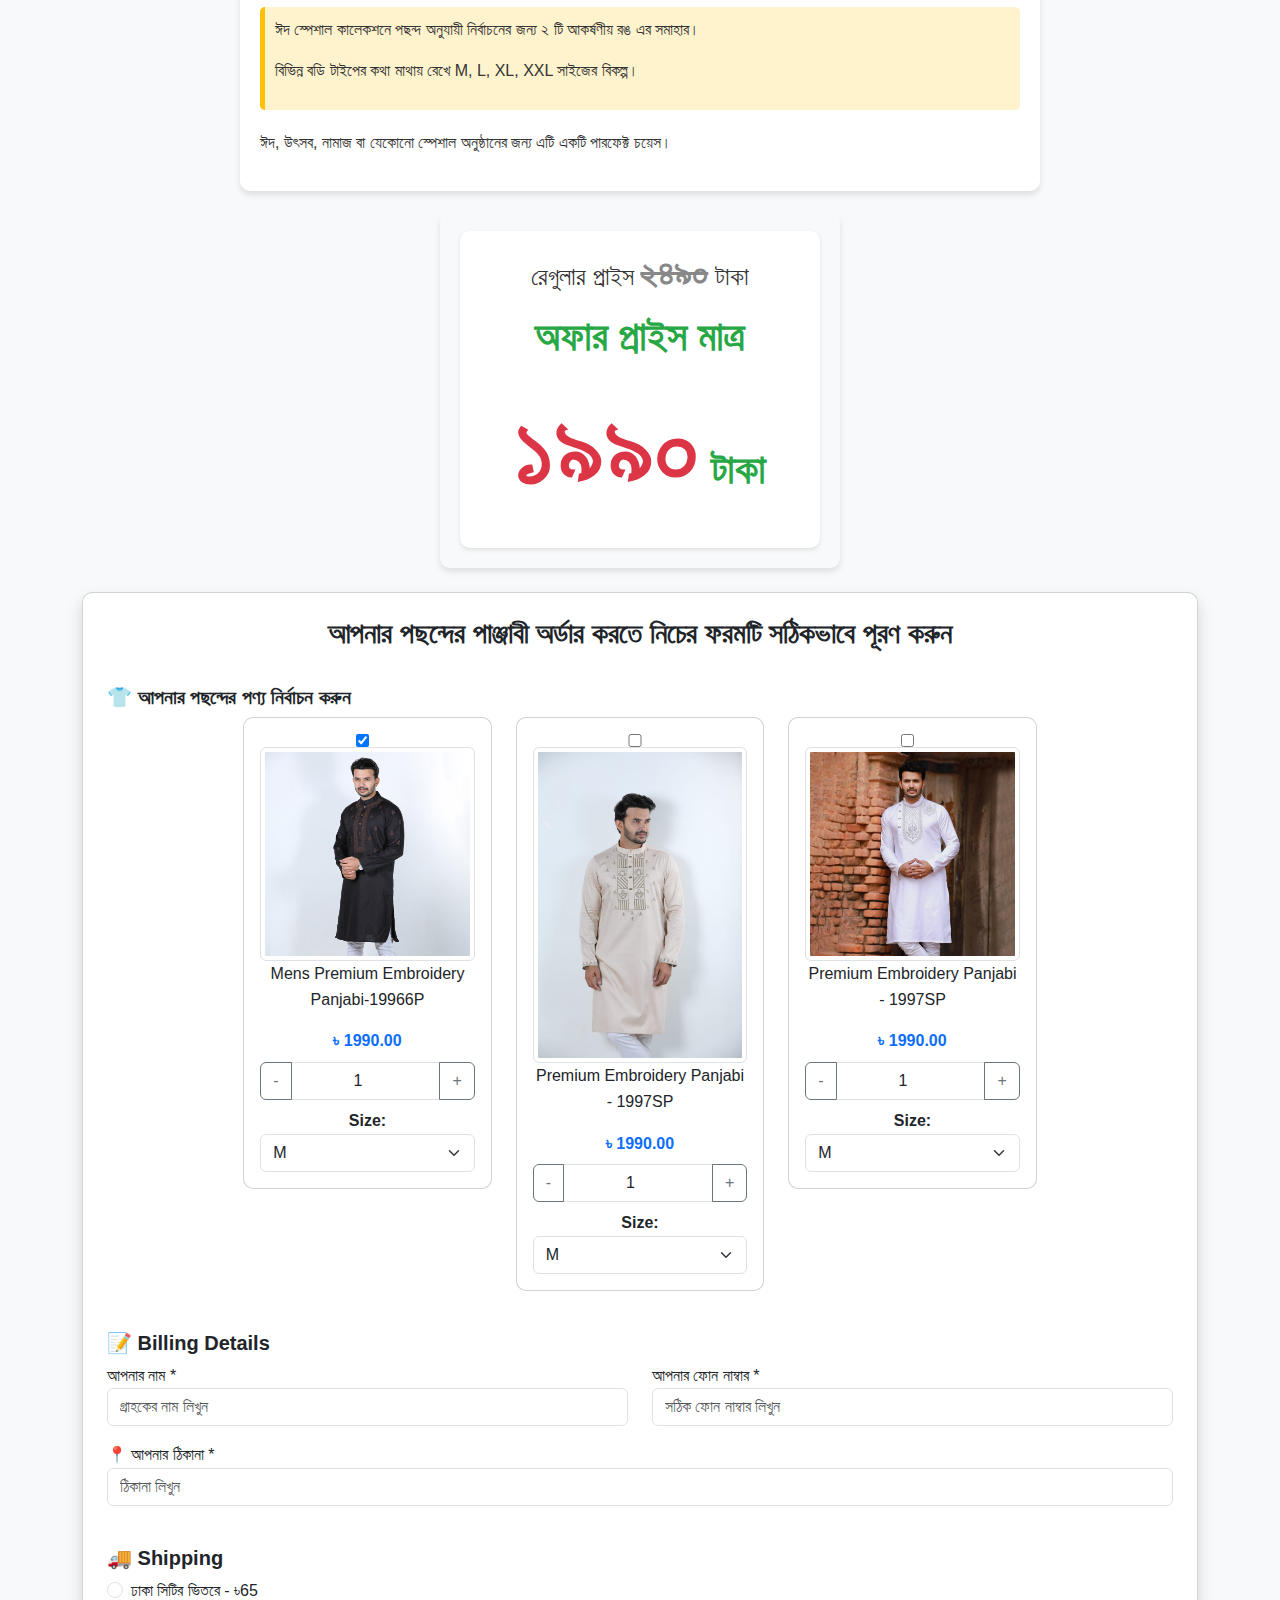
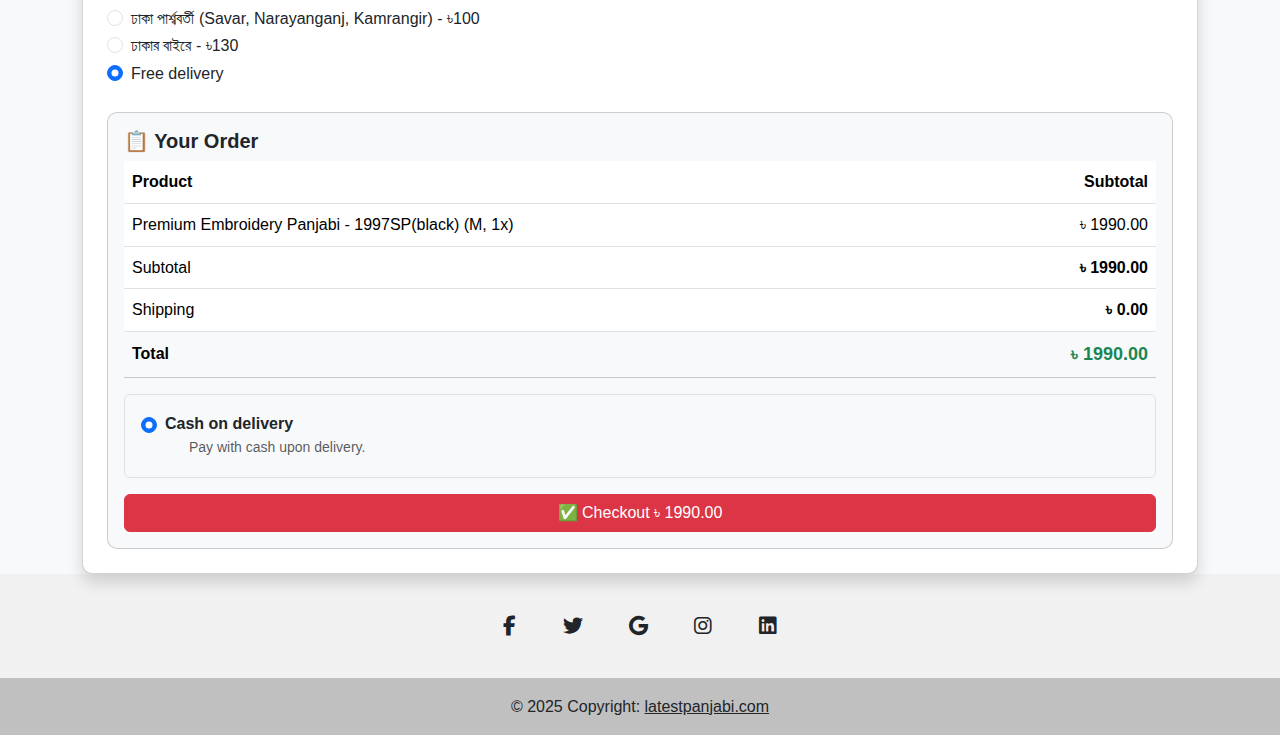
==== commit 495df9c2: "Update index.html" ====
--- a/index.html
+++ b/index.html
@@ -326,6 +326,10 @@
                     <div class="form-check">
                         <input type="radio" class="form-check-input" name="shipping" value="130">
                         <label class="form-check-label">ঢাকার বাইরে - ৳130</label>
+                    </div>
+                     <div class="form-check">
+                        <input type="radio" class="form-check-input" checked="checked" name="shipping" value="0">
+                        <label  class="form-check-label">Free delivery</label>
                     </div>
                 </div>
 
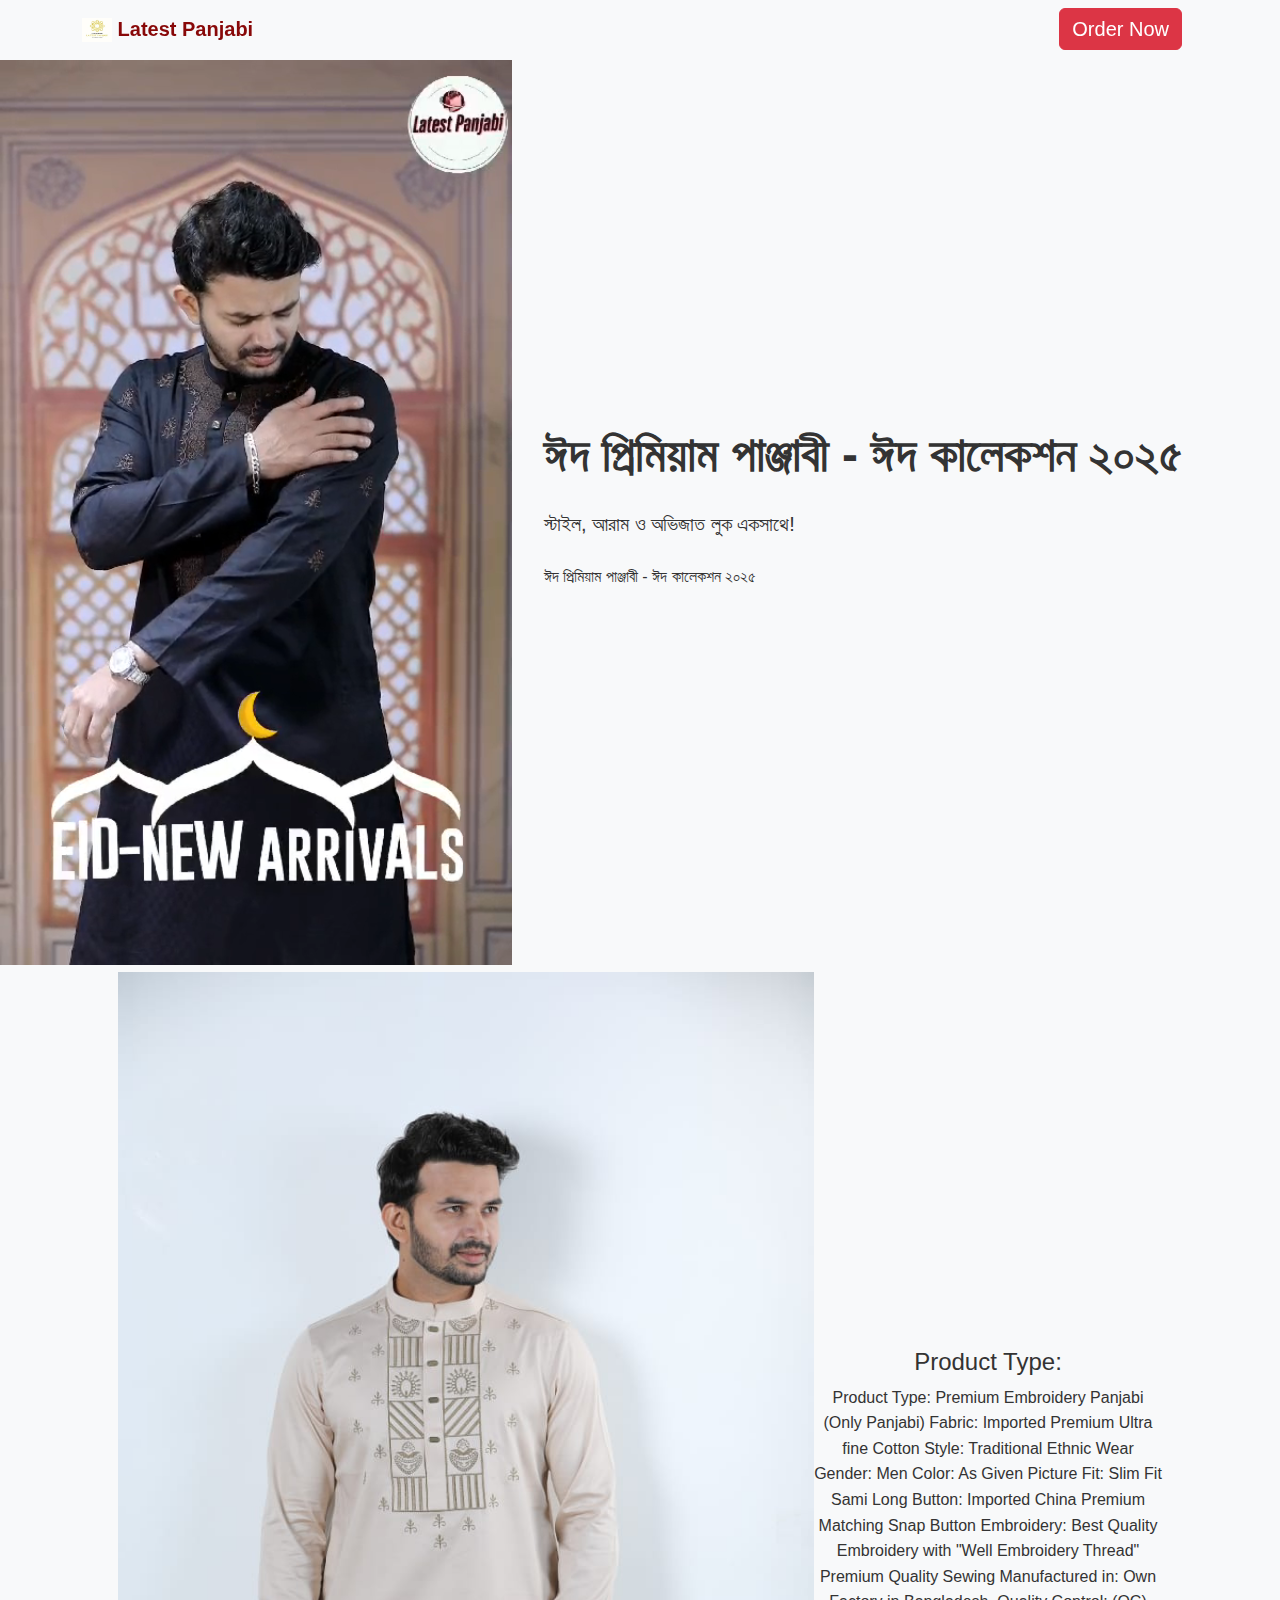
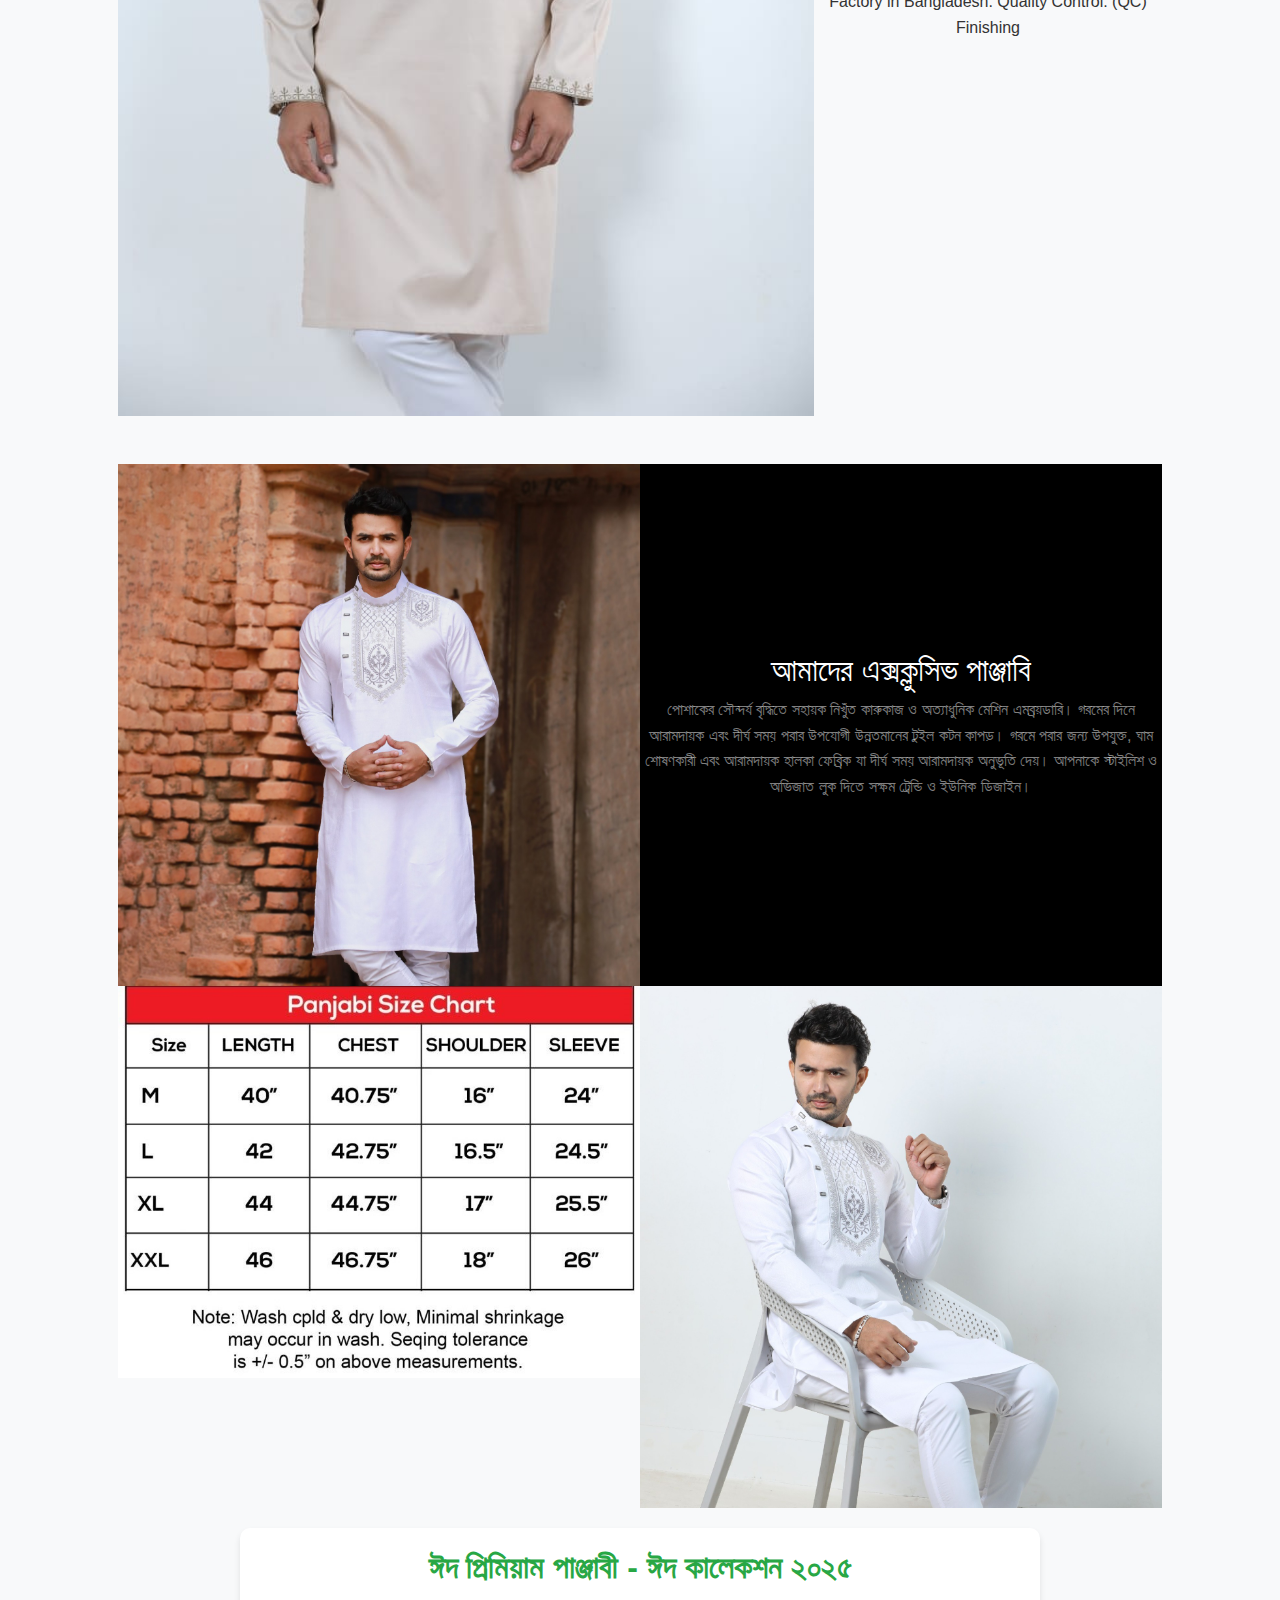
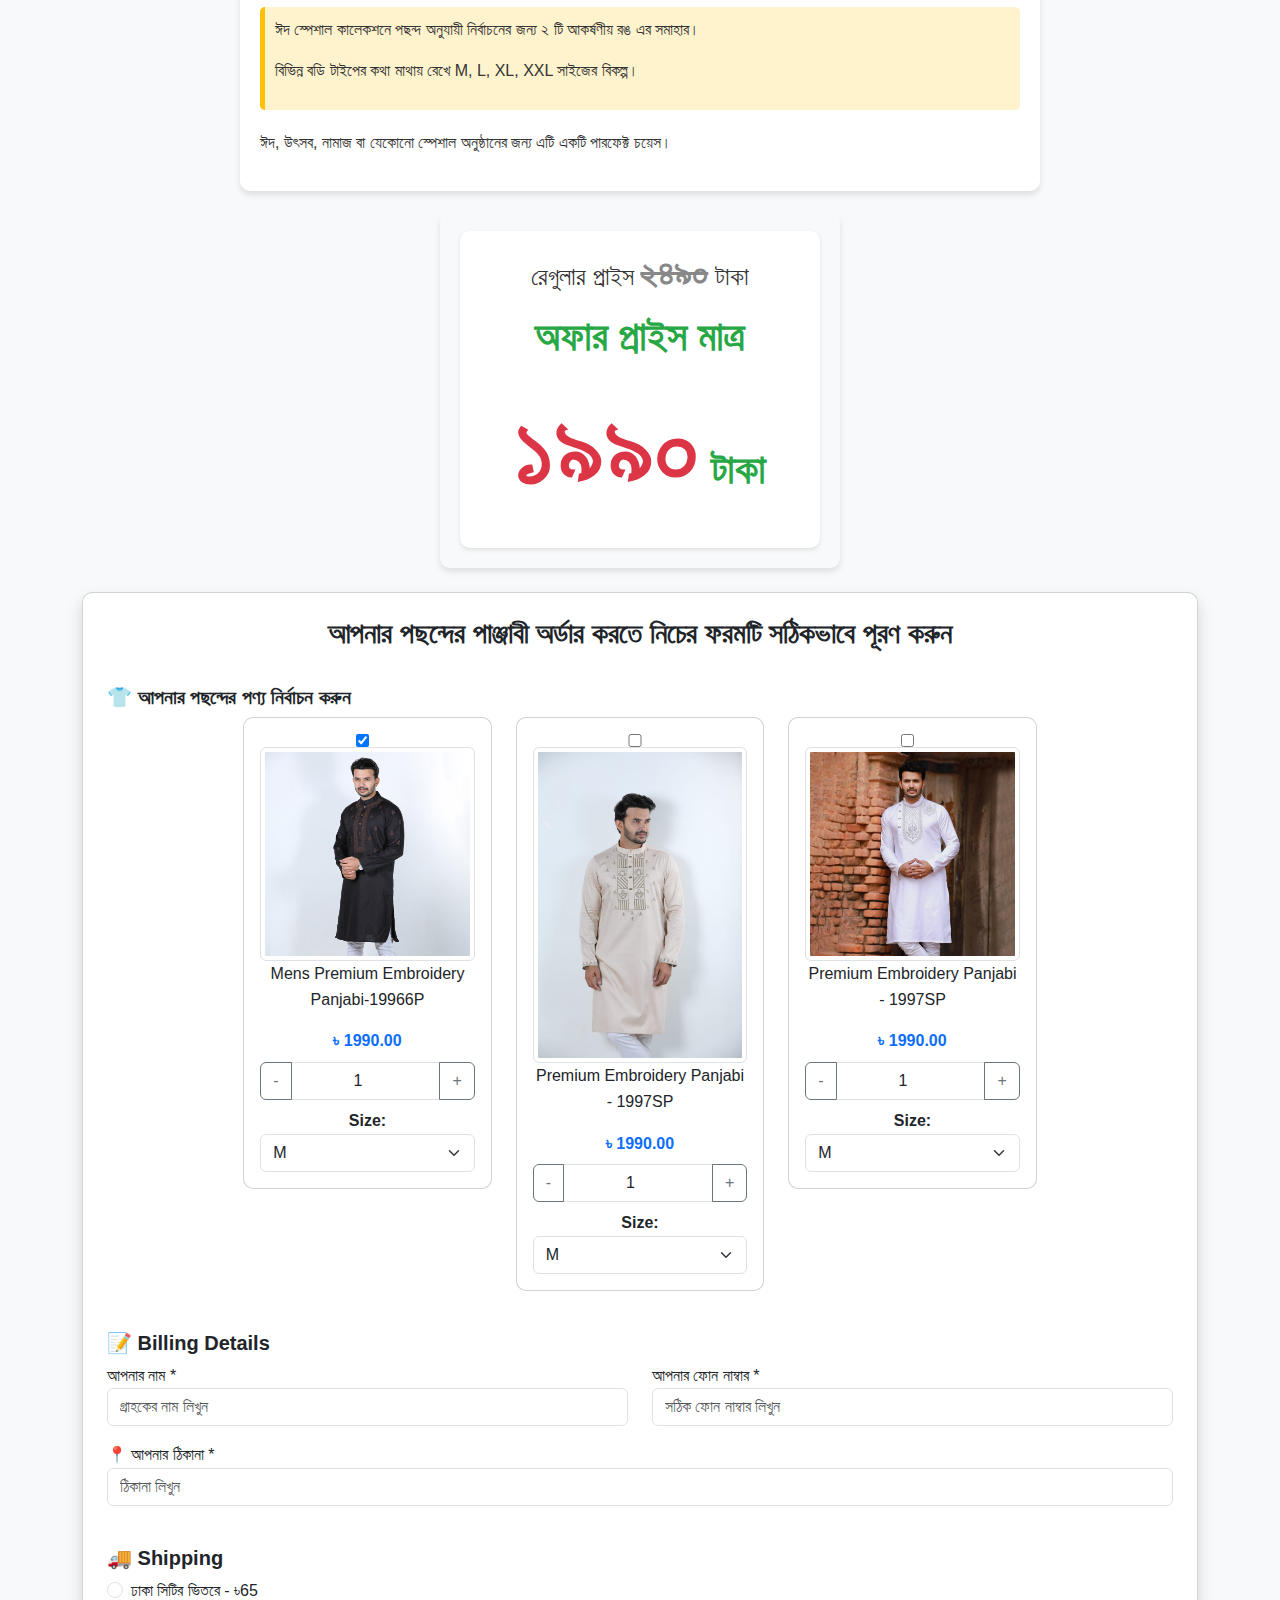
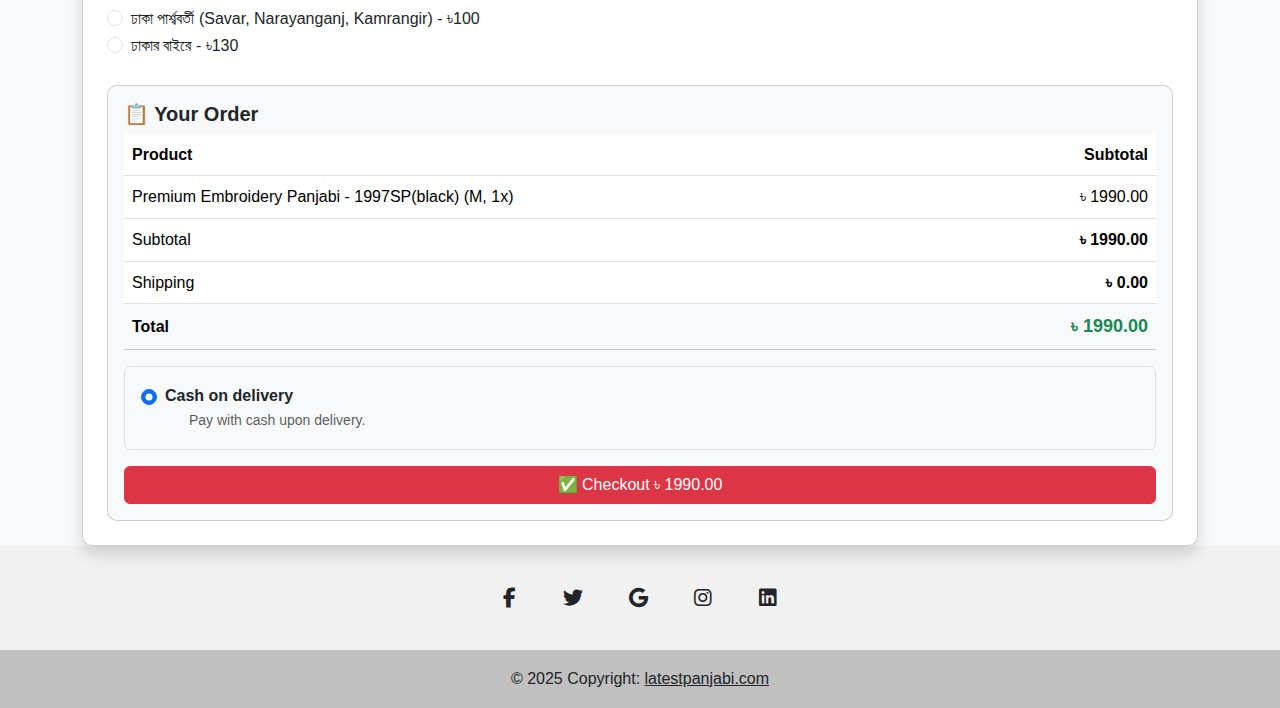
==== commit 79a3b92b: "Update index.html" ====
--- a/index.html
+++ b/index.html
@@ -327,10 +327,7 @@
                         <input type="radio" class="form-check-input" name="shipping" value="130">
                         <label class="form-check-label">ঢাকার বাইরে - ৳130</label>
                     </div>
-                     <div class="form-check">
-                        <input type="radio" class="form-check-input" checked="checked" name="shipping" value="0">
-                        <label  class="form-check-label">Free delivery</label>
-                    </div>
+                     
                 </div>
 
                 <!-- Order Summary -->
